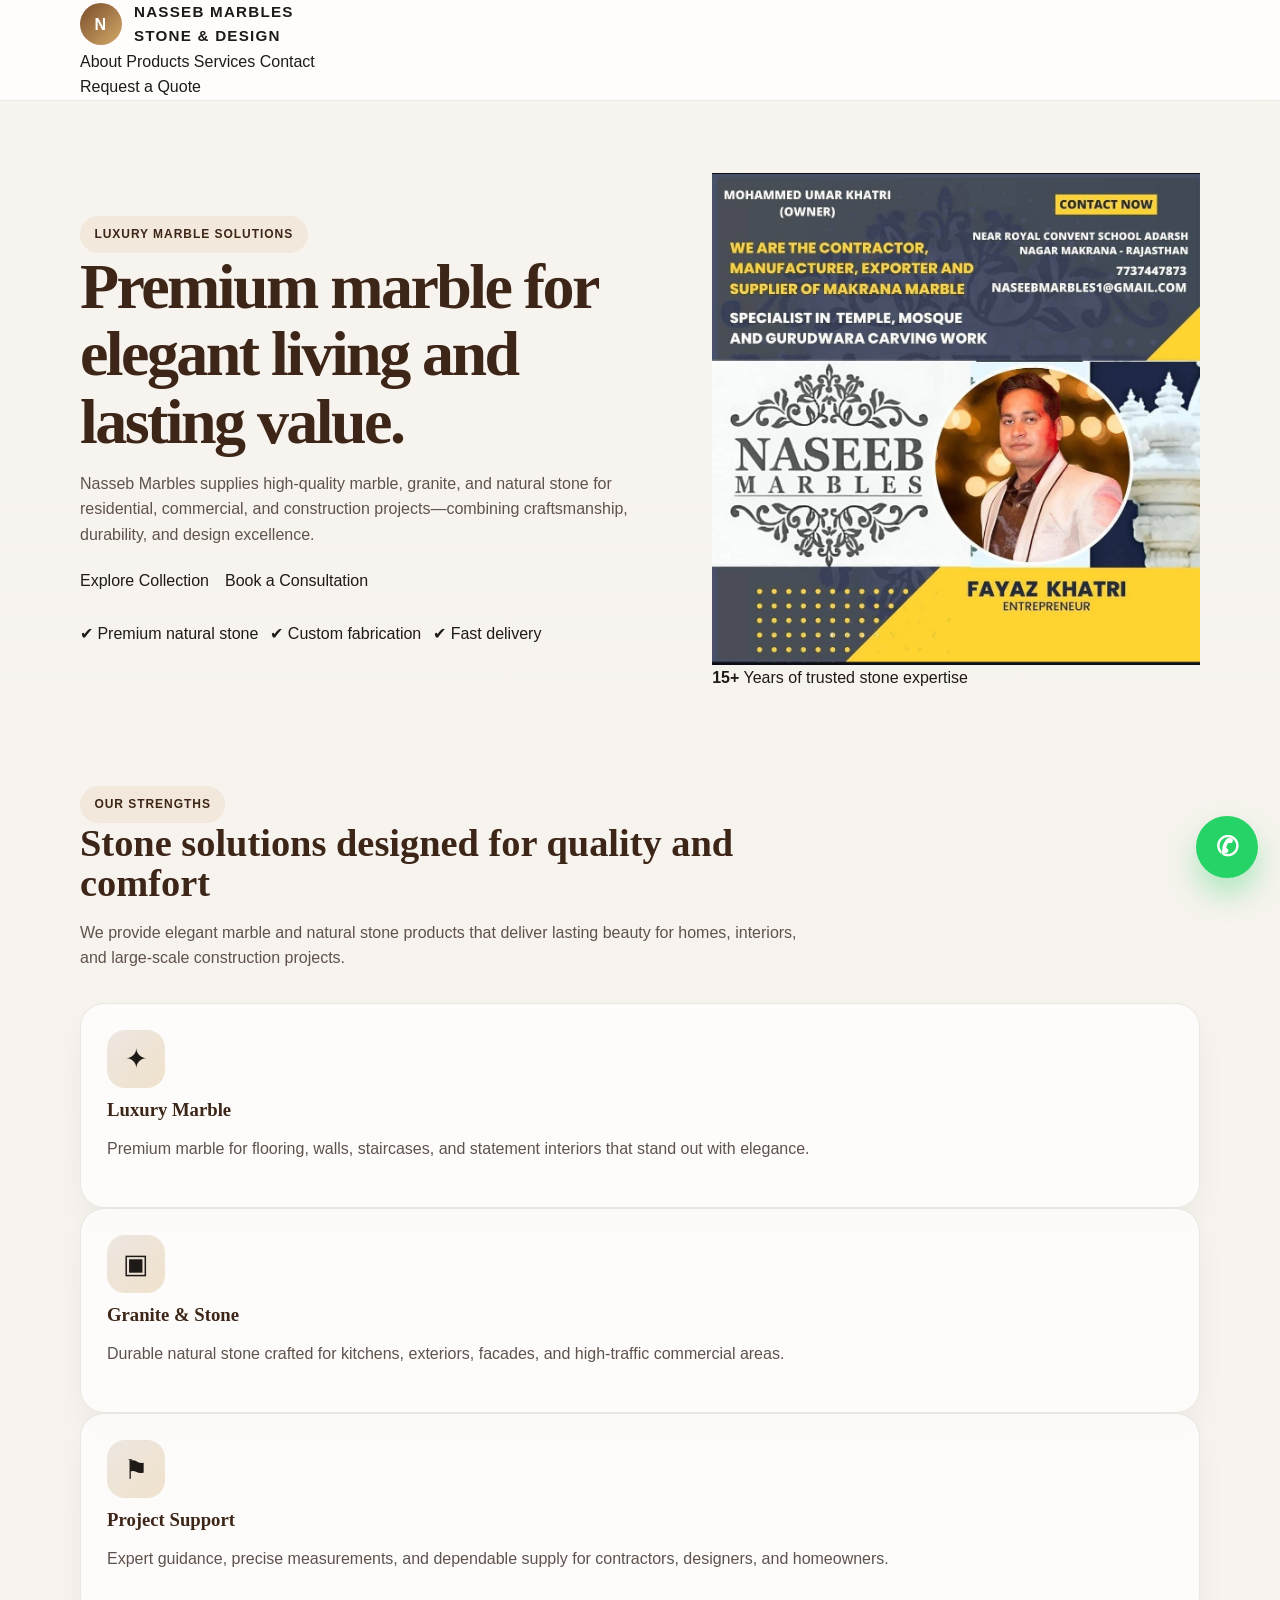
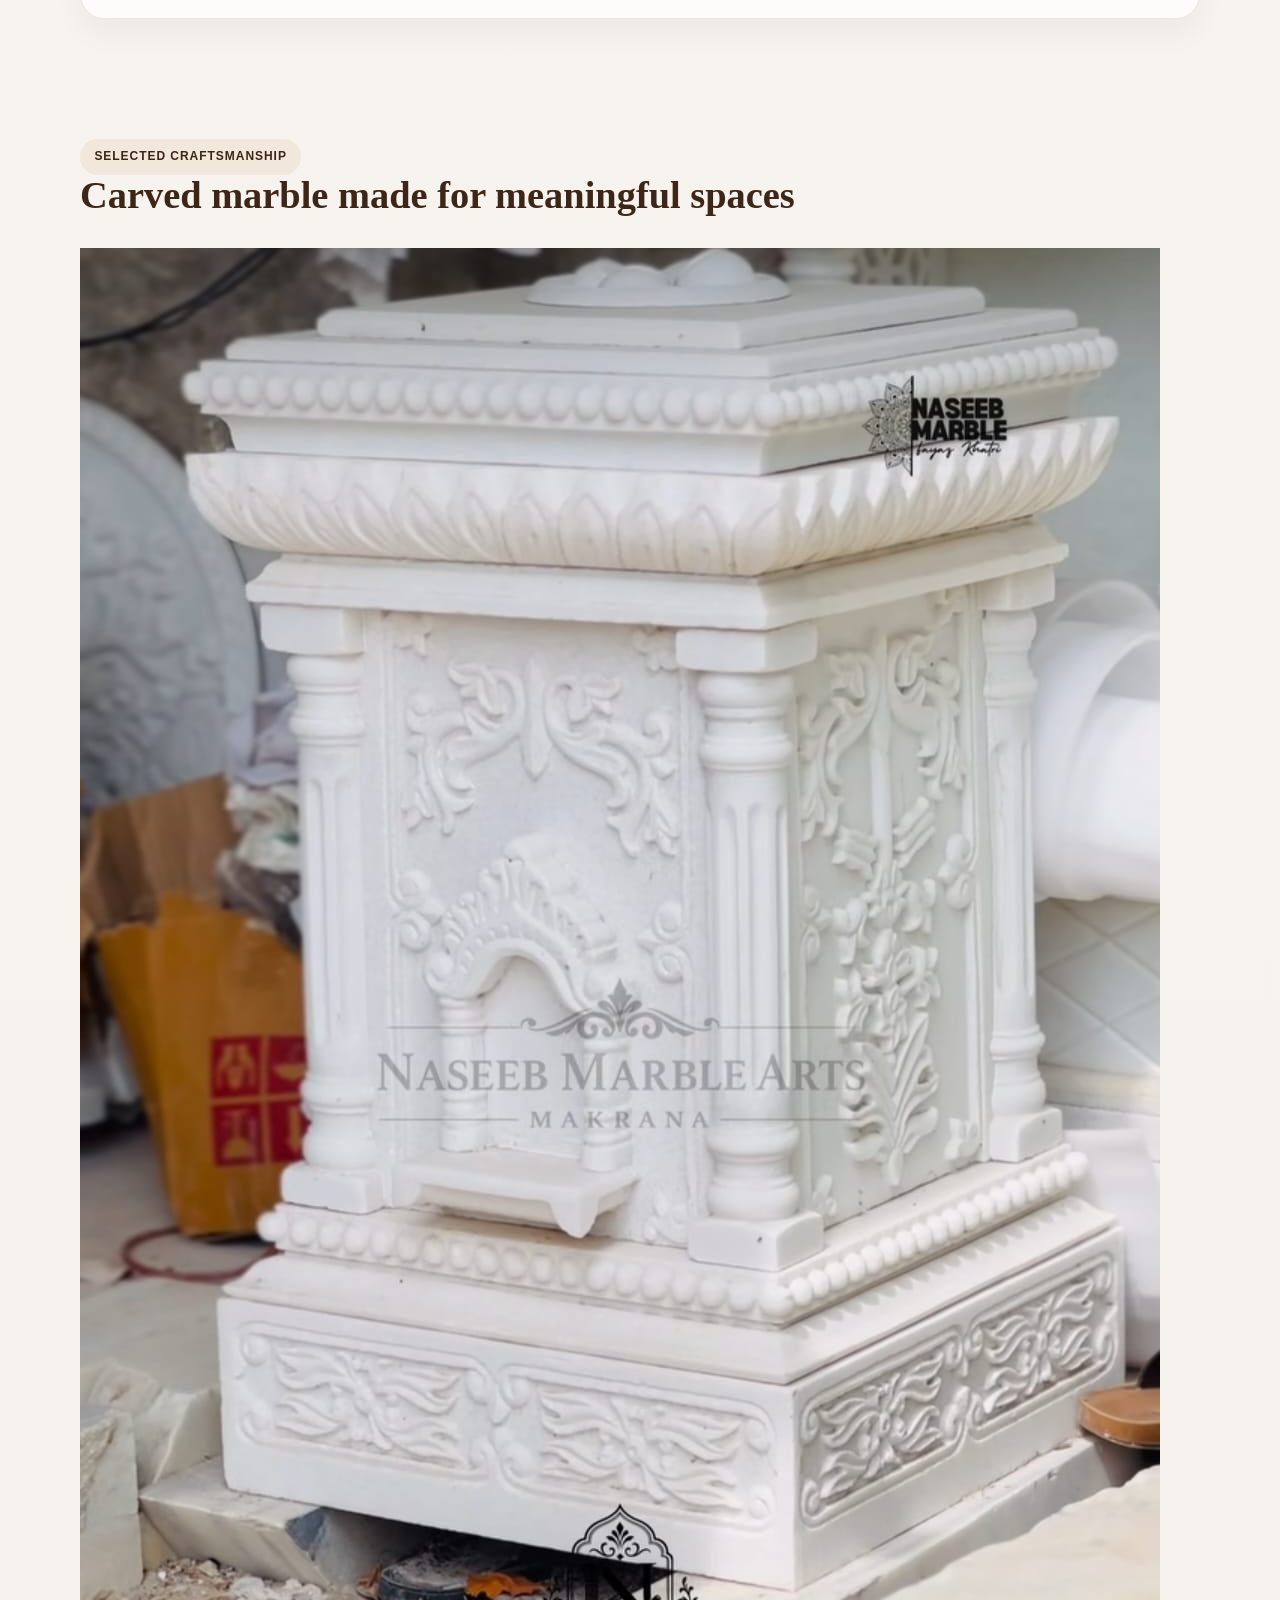
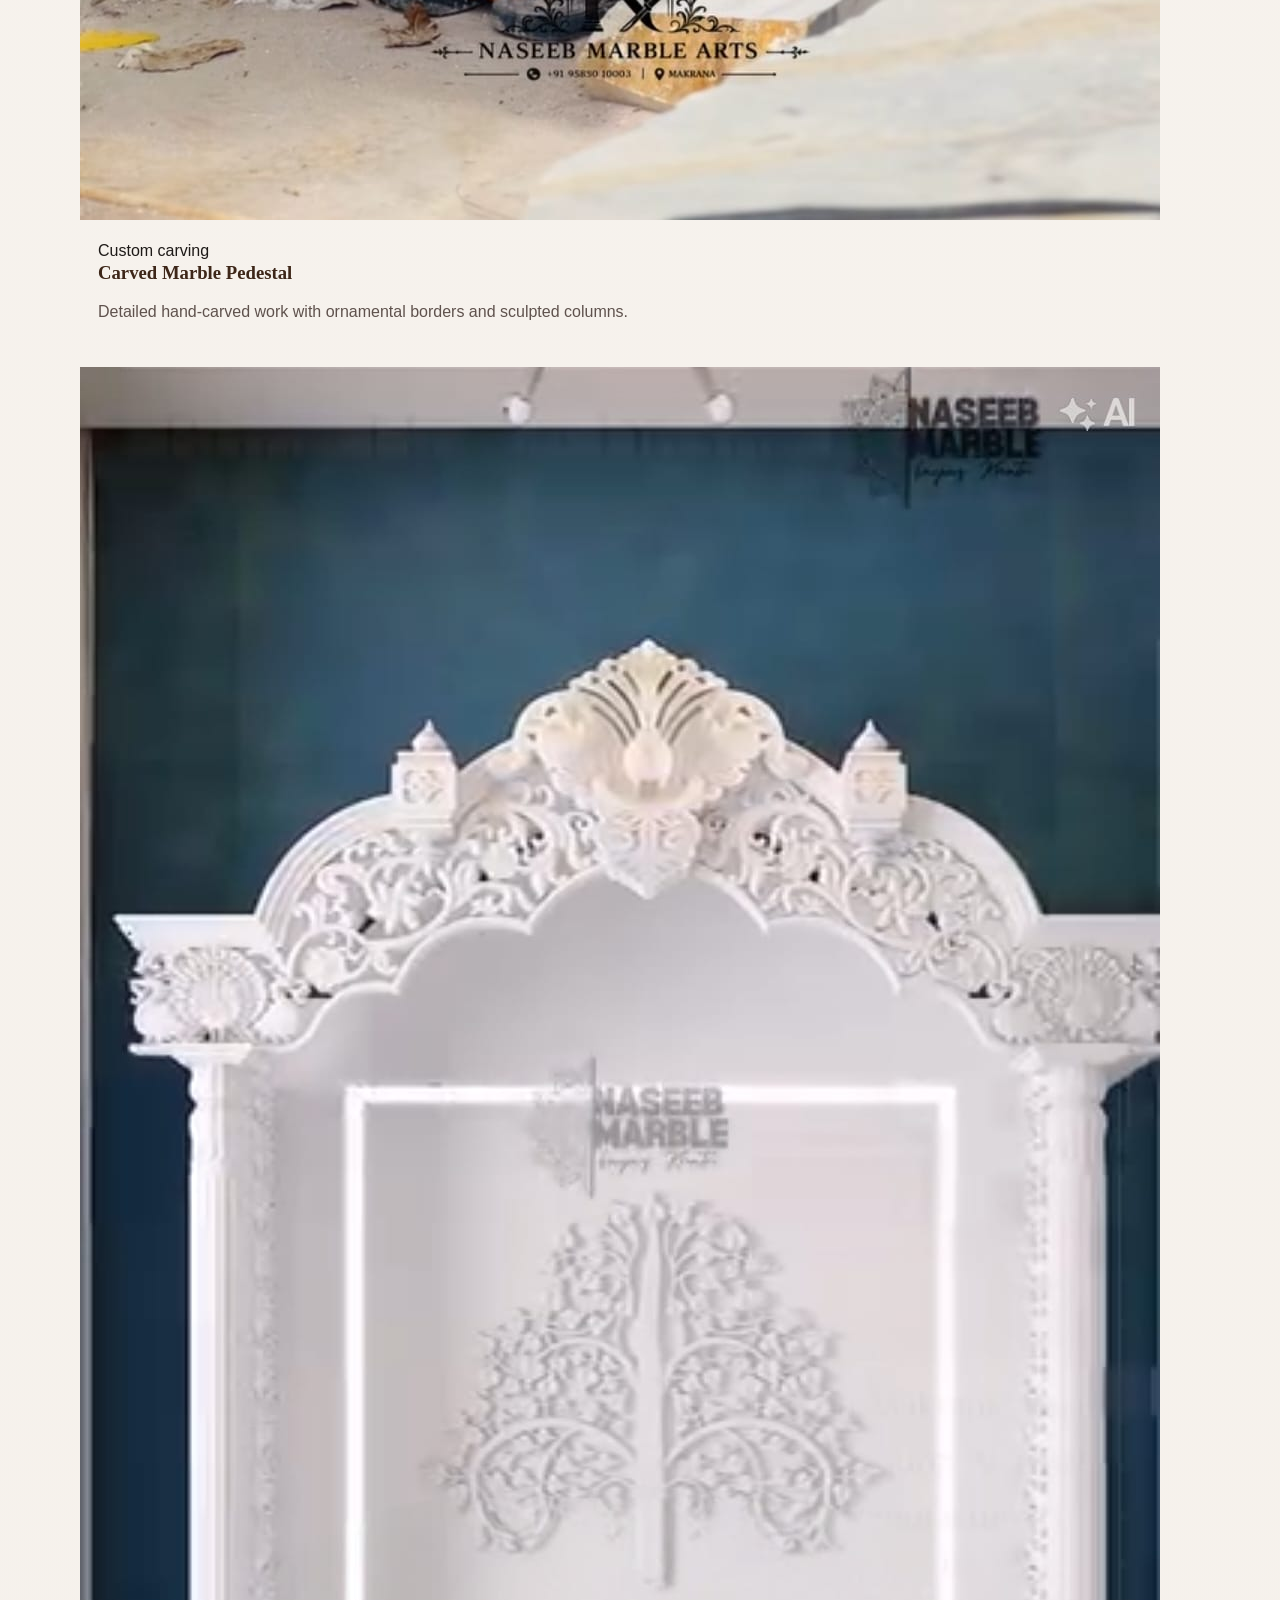
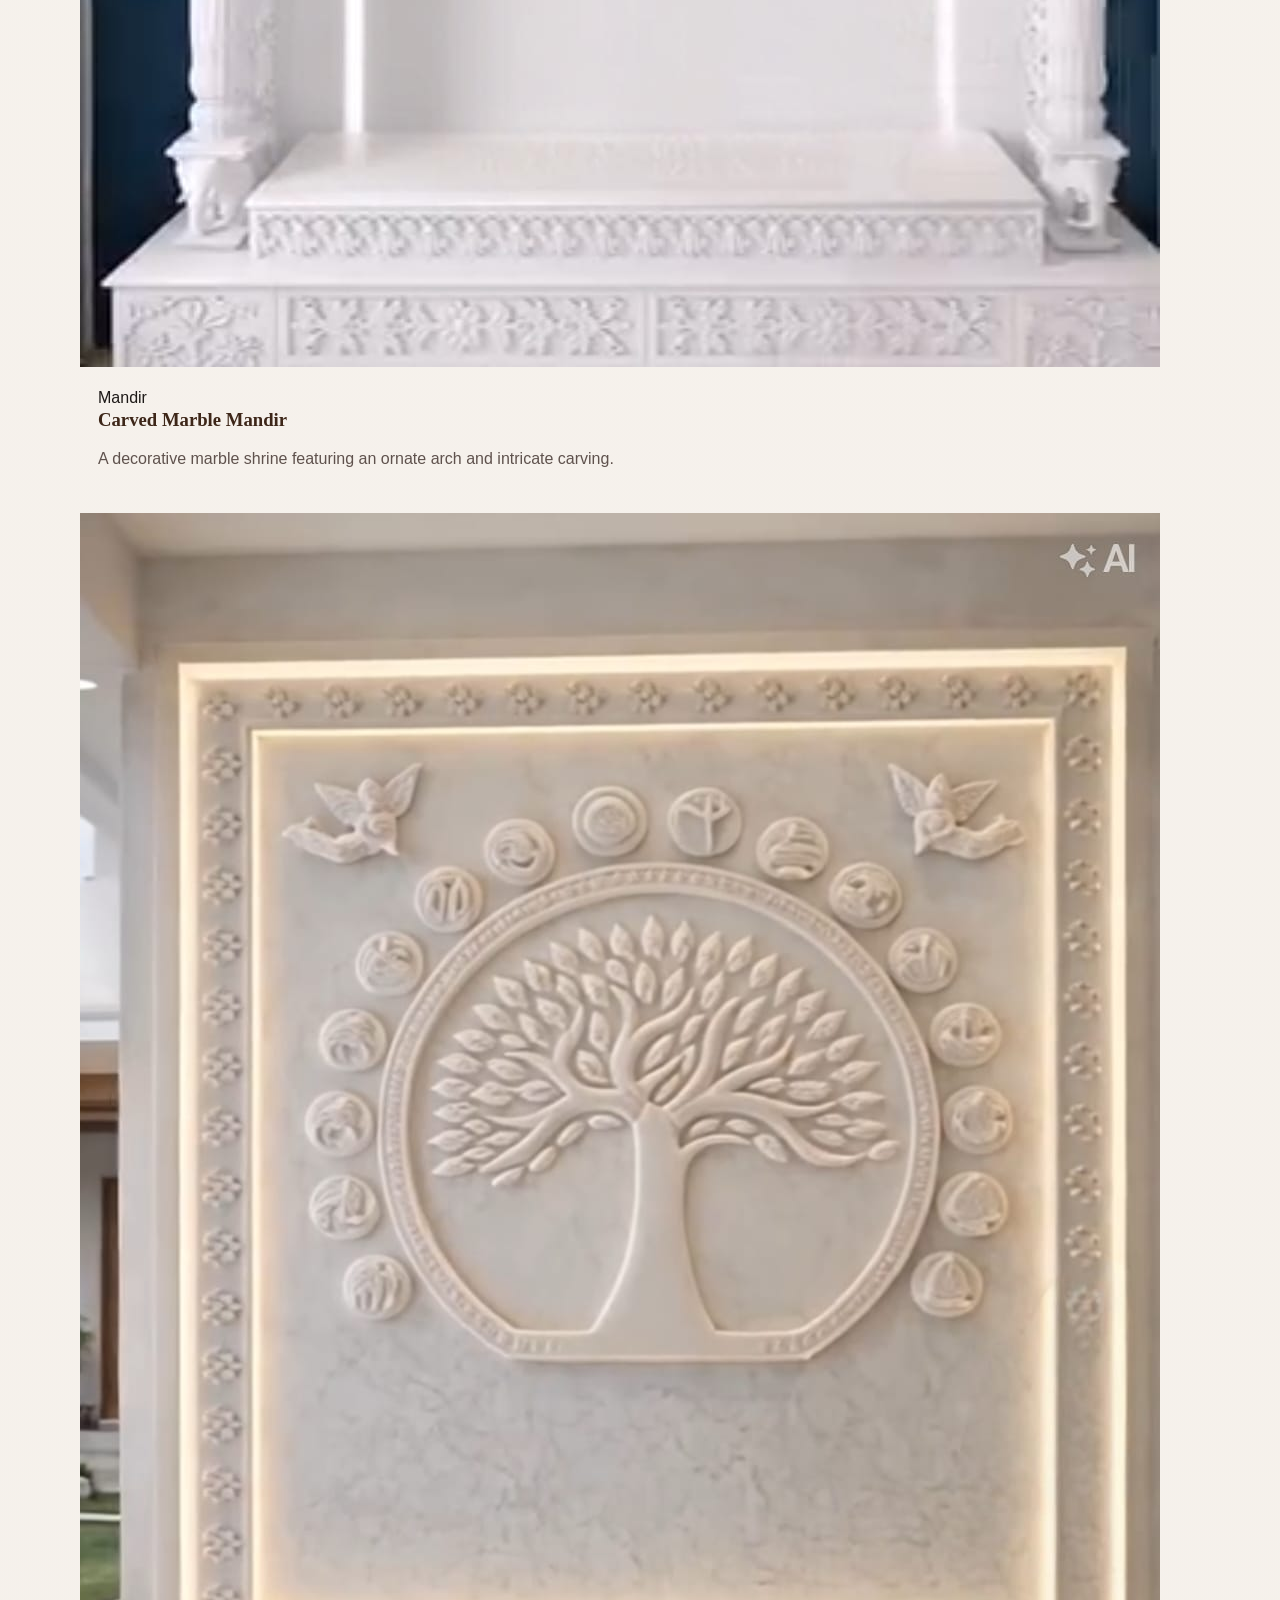
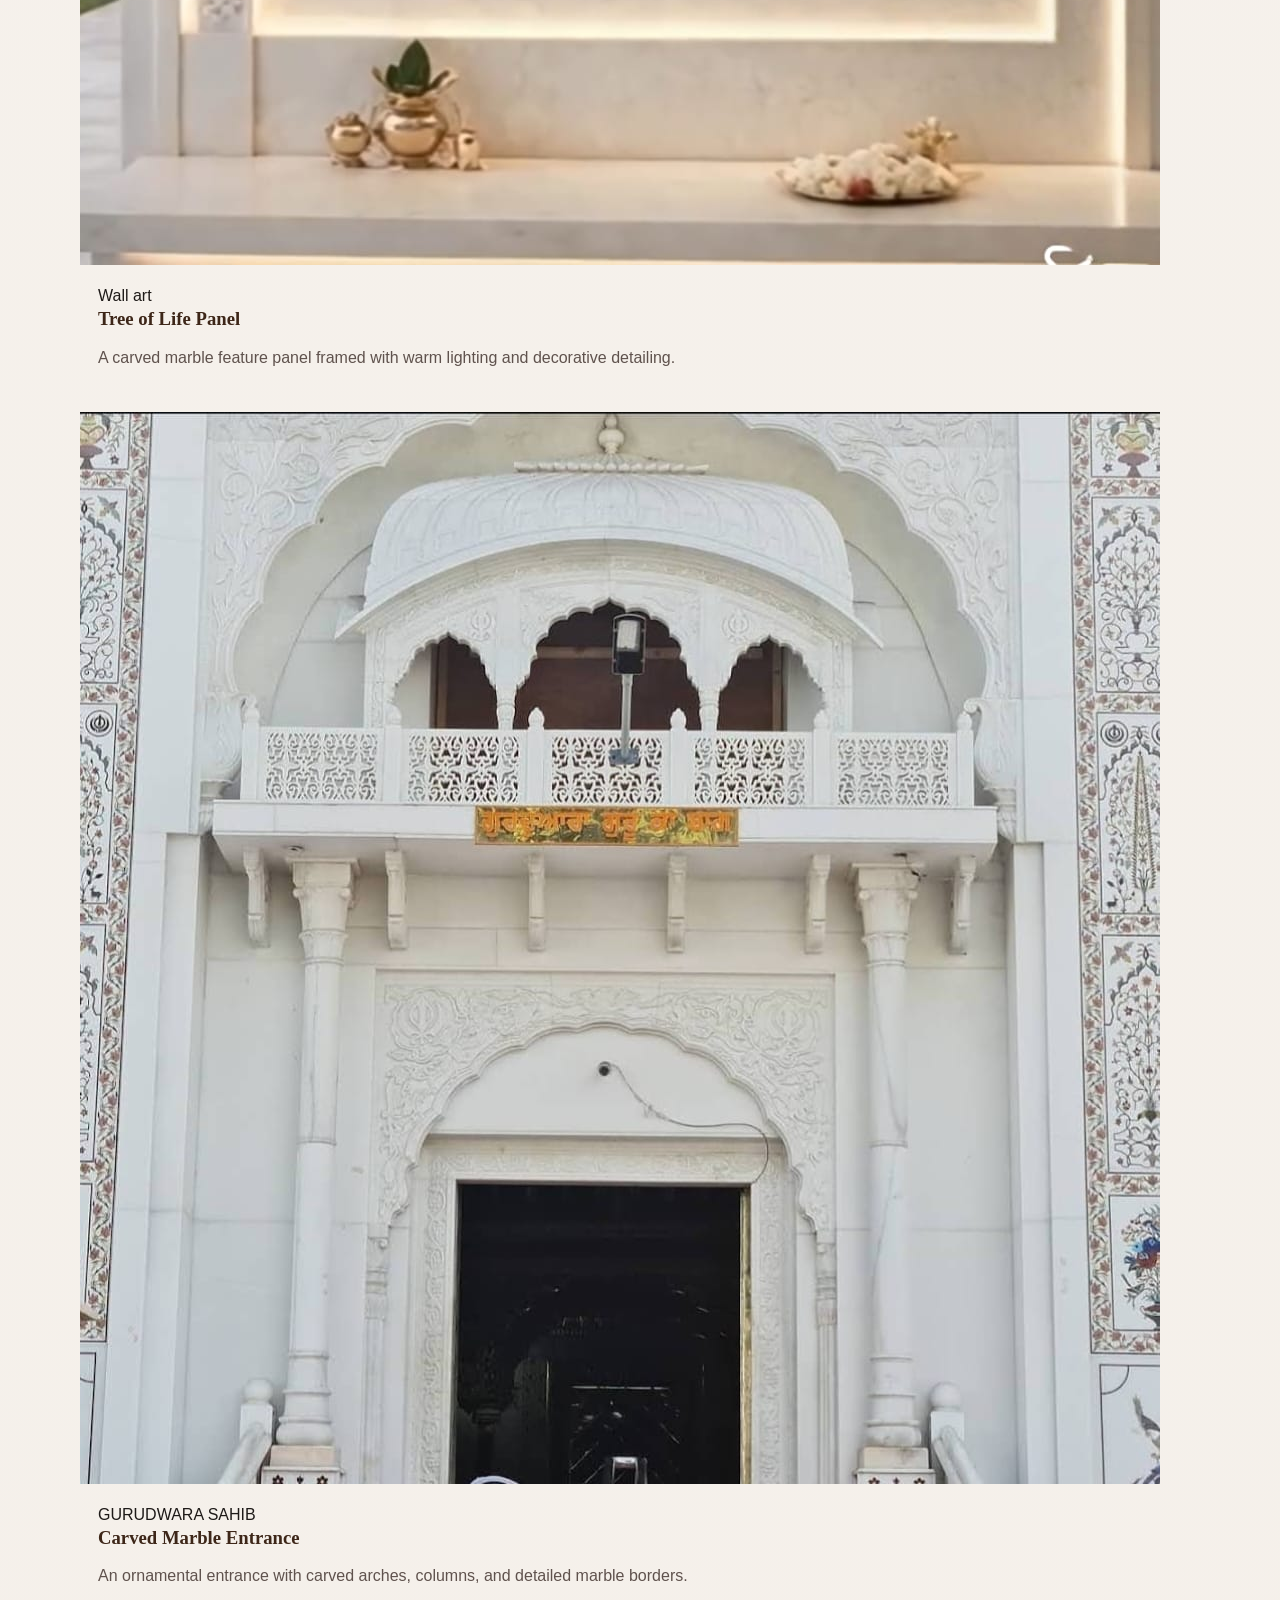
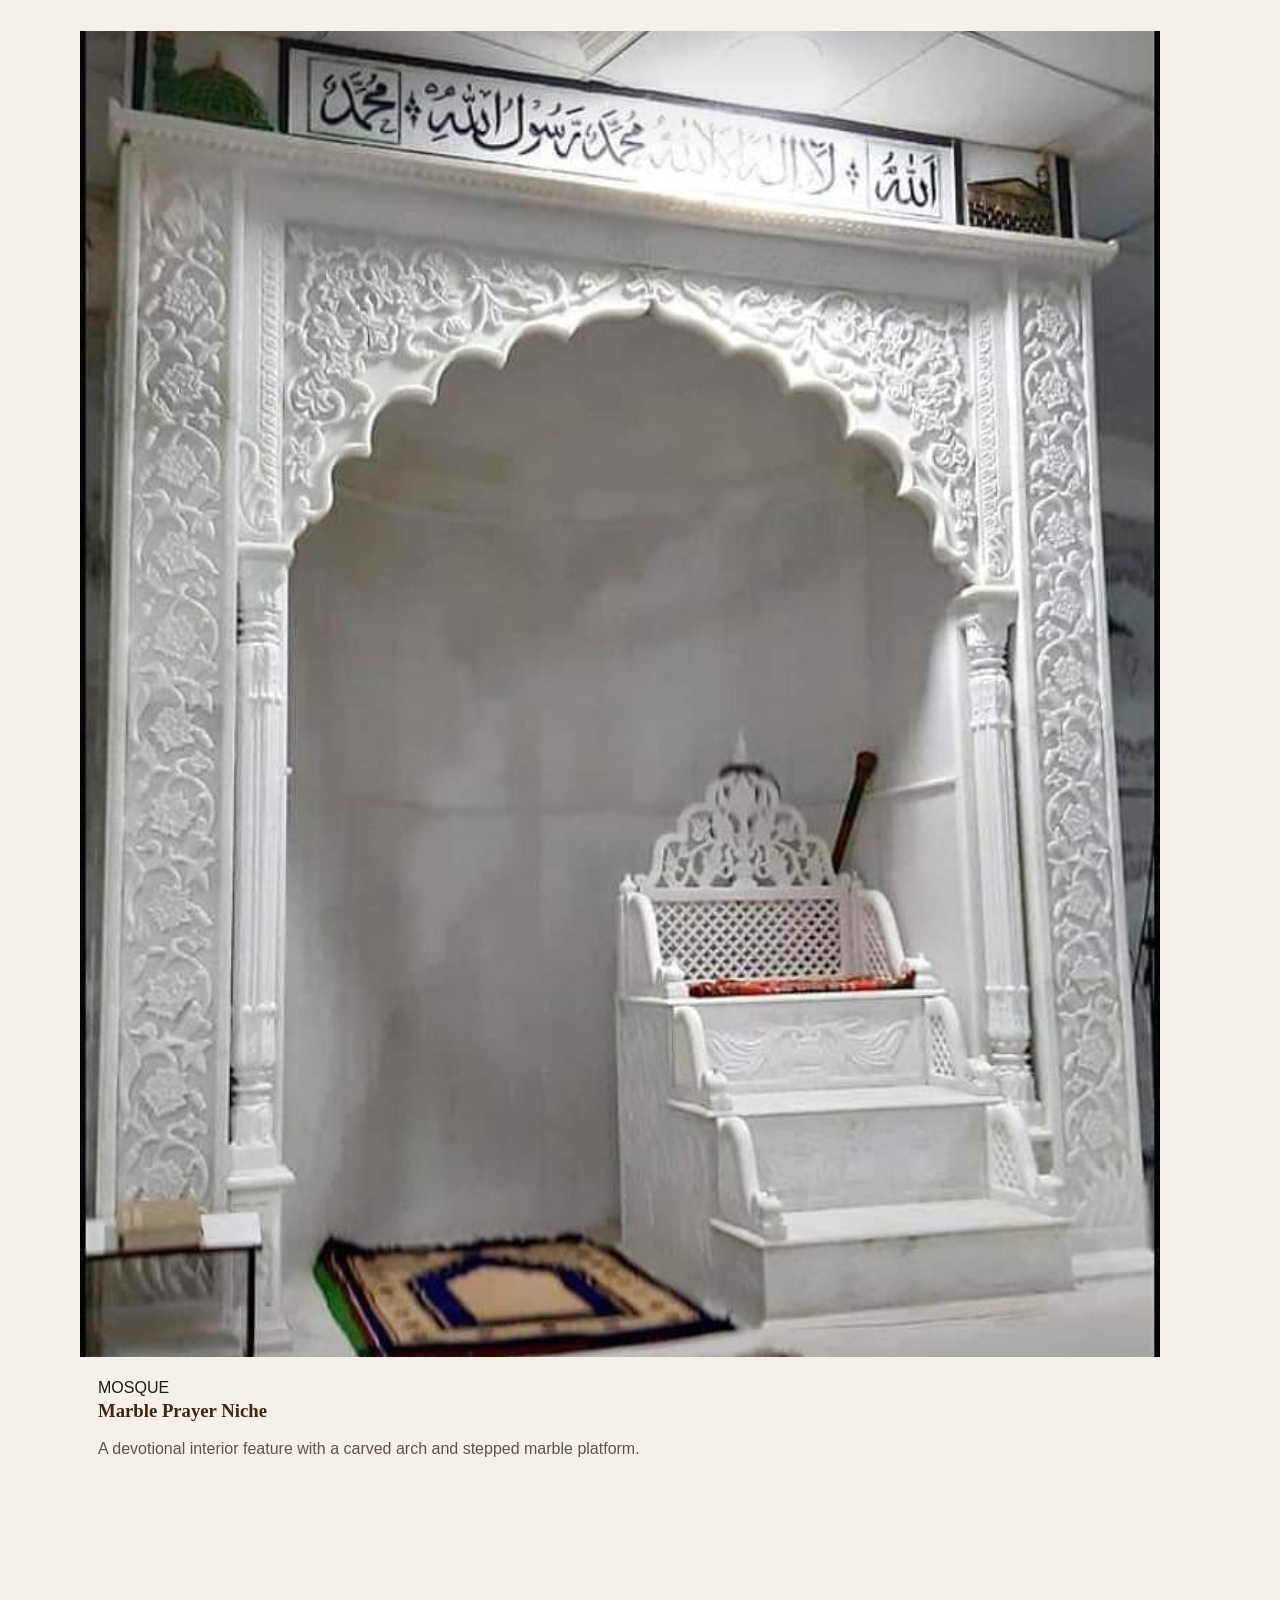
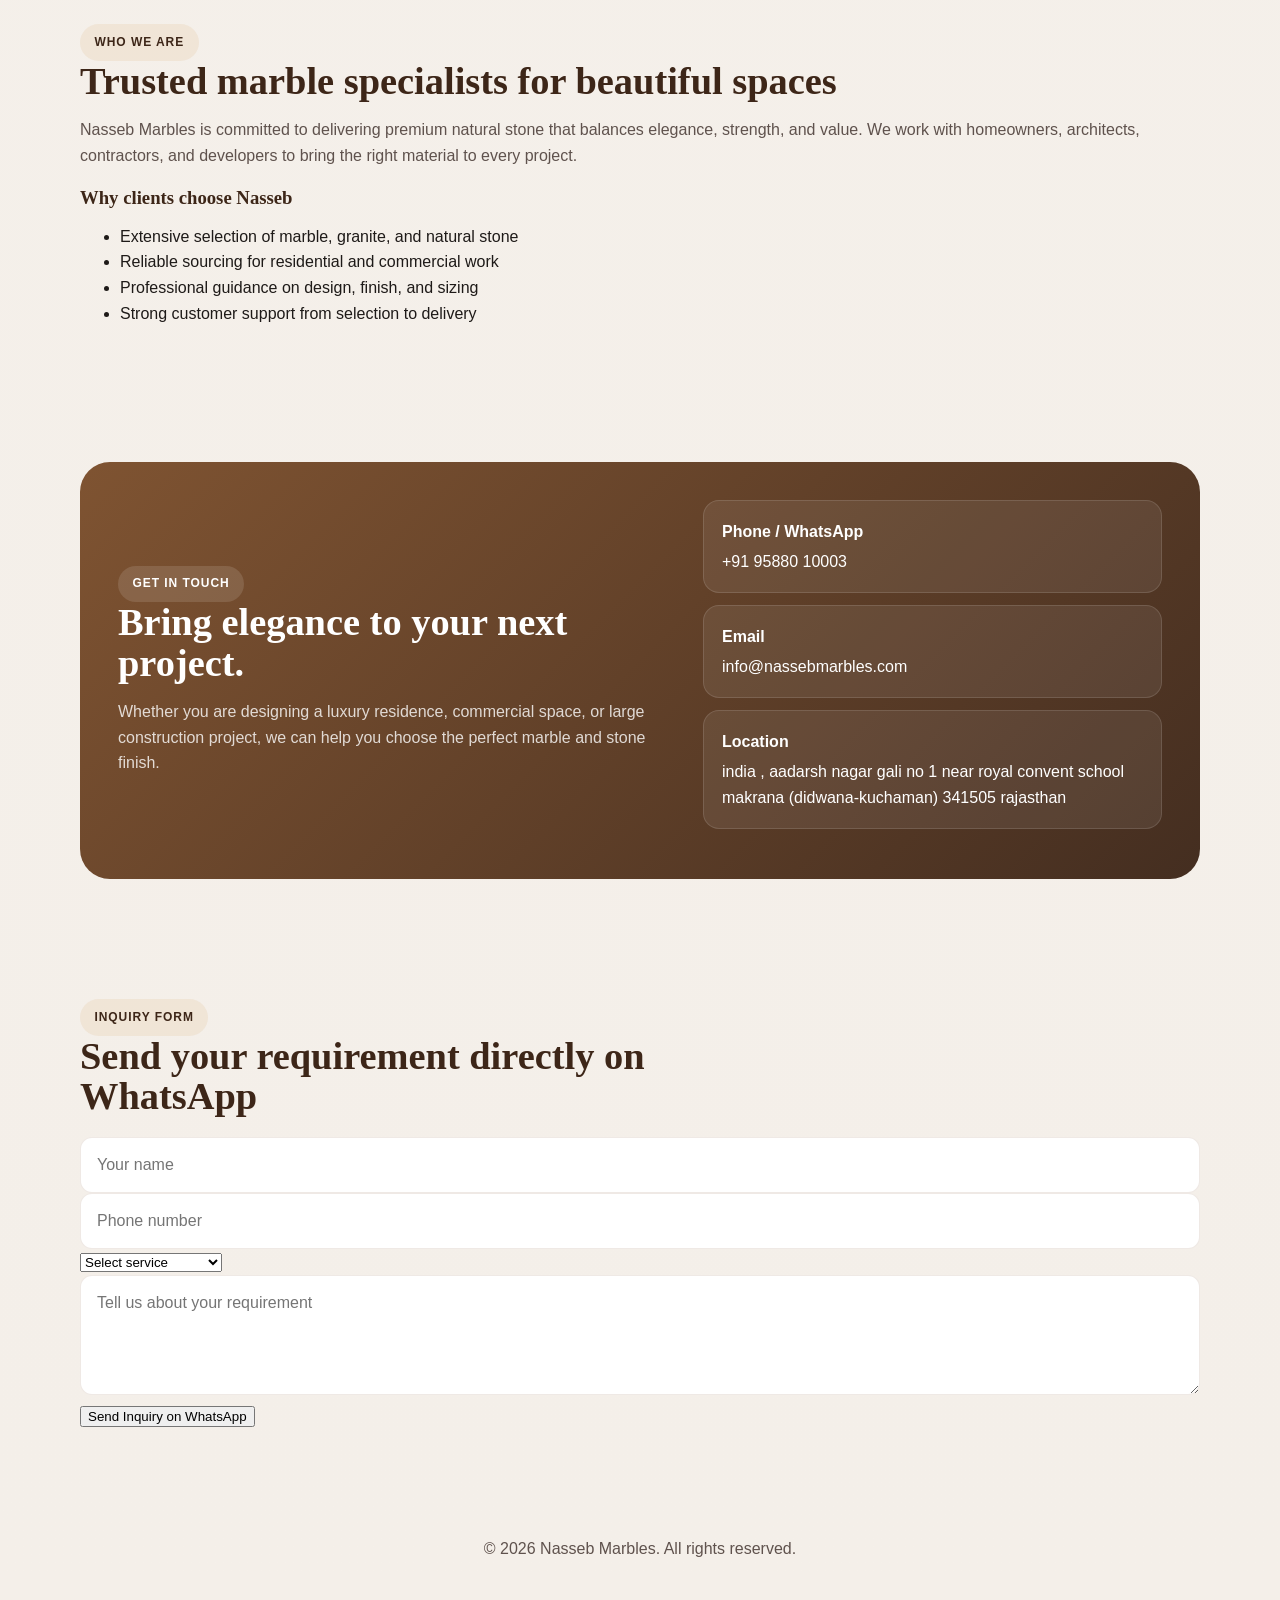
==== index.html @ 108047da "Add files via upload" ====
<!DOCTYPE html>
<html lang="en">
<head>
  <meta charset="UTF-8" />
  <meta name="viewport" content="width=device-width, initial-scale=1.0" />
  <title>Nasseb Marbles</title>
  <meta name="description" content="Nasseb Marbles - premium marble stone and construction materials for homes and projects." />
  <link rel="preconnect" href="https://fonts.googleapis.com">
  <link rel="preconnect" href="https://fonts.gstatic.com" crossorigin>
  <link href="https://fonts.googleapis.com/css2?family=Cormorant+Garamond:wght@500;600;700&family=Inter:wght@400;500;600;700&display=swap" rel="stylesheet">
  <link rel="stylesheet" href="styles.css" />
</head>
<body>
  <header>
    <div class="container nav">
      <div class="brand">
        <div class="brand-mark">N</div>
        <div>
          <span>Nasseb Marbles</span><br>
          <span class="brand-tag">Stone & Design</span>
        </div>
      </div>
      <nav>
        <a href="about.html">About</a>
        <a href="products.html">Products</a>
        <a href="services.html">Services</a>
        <a href="contact.html">Contact</a>
      </nav>
      <a class="cta-btn" href="contact.html">Request a Quote</a>
    </div>
  </header>

  <main>
    <section class="hero">
      <div class="container hero-grid">
        <div>
          <div class="eyebrow">Luxury marble solutions</div>
          <h1>Premium marble for elegant living and lasting value.</h1>
          <p class="lead">
            Nasseb Marbles supplies high-quality marble, granite, and natural stone for residential,
            commercial, and construction projects—combining craftsmanship, durability, and design excellence.
          </p>
          <div class="hero-actions">
            <a class="cta-btn" href="products.html">Explore Collection</a>
            <a class="secondary-btn" href="contact.html">Book a Consultation</a>
          </div>
          <div class="feature-row">
            <div class="feature-pill">✔ Premium natural stone</div>
            <div class="feature-pill">✔ Custom fabrication</div>
            <div class="feature-pill">✔ Fast delivery</div>
          </div>
        </div>

        <div class="hero-visual">
          <div class="photo-card main">
           <img src="intro.jpeg" alt="Marble Hero Banner">
          </div>
          <div class="stats">
            <strong>15+</strong>
            <span>Years of trusted stone expertise</span>
          </div>
        </div>
      </div>
    </section>

    <section class="section" id="services">
      <div class="container">
        <div class="section-head">
          <div class="eyebrow">Our strengths</div>
          <h2>Stone solutions designed for quality and comfort</h2>
          <p>We provide elegant marble and natural stone products that deliver lasting beauty for homes, interiors, and large-scale construction projects.</p>
        </div>

        <div class="cards">
          <div class="card">
            <div class="icon-box">✦</div>
            <h3>Luxury Marble</h3>
            <p>Premium marble for flooring, walls, staircases, and statement interiors that stand out with elegance.</p>
          </div>
          <div class="card">
            <div class="icon-box">▣</div>
            <h3>Granite & Stone</h3>
            <p>Durable natural stone crafted for kitchens, exteriors, facades, and high-traffic commercial areas.</p>
          </div>
          <div class="card">
            <div class="icon-box">⚑</div>
            <h3>Project Support</h3>
            <p>Expert guidance, precise measurements, and dependable supply for contractors, designers, and homeowners.</p>
          </div>
        </div>
      </div>
    </section>

    <section class="section" id="products">
      <div class="container">
        <div class="section-head">
          <div class="eyebrow">Selected craftsmanship</div>
          <h2>Carved marble made for meaningful spaces</h2>
        </div>

        <div class="products">
          <article class="product">
            <img src="tulsi.jpeg" alt="Hand-carved white marble pedestal with floral details" />
            <div class="product-body">
              <span class="product-tag">Custom carving</span>
              <h3>Carved Marble Pedestal</h3>
              <p>Detailed hand-carved work with ornamental borders and sculpted columns.</p>
            </div>
          </article>

          <article class="product">
            <img src="mandir.jpeg" alt="Ornate white marble mandir against a deep teal wall" />
            <div class="product-body">
              <span class="product-tag">Mandir</span>
              <h3>Carved Marble Mandir</h3>
              <p>A decorative marble shrine featuring an ornate arch and intricate carving.</p>
            </div>
          </article>

          <article class="product">
            <img src="wall.jpeg" alt="Illuminated marble wall panel with a carved tree of life" />
            <div class="product-body">
              <span class="product-tag">Wall art</span>
              <h3>Tree of Life Panel</h3>
              <p>A carved marble feature panel framed with warm lighting and decorative detailing.</p>
            </div>
          </article>

          <article class="product">
            <img src="gurudwara.jpeg" alt="White carved marble architectural entrance with an ornate arch" />
            <div class="product-body">
              <span class="product-tag">GURUDWARA SAHIB</span>
              <h3>Carved Marble Entrance</h3>
              <p>An ornamental entrance with carved arches, columns, and detailed marble borders.</p>
            </div>
          </article>

          <article class="product">
            <img src="imagemimber.jpeg" alt="White marble prayer niche with a carved arch and stepped platform" />
            <div class="product-body">
              <span class="product-tag">MOSQUE</span>
              <h3>Marble Prayer Niche</h3>
              <p>A devotional interior feature with a carved arch and stepped marble platform.</p>
            </div>
          </article>
        </div>
      </div>
    </section>

    <section class="section" id="about">
      <div class="container about">
        <div>
          <div class="eyebrow">Who we are</div>
          <h2>Trusted marble specialists for beautiful spaces</h2>
          <p class="lead">Nasseb Marbles is committed to delivering premium natural stone that balances elegance, strength, and value. We work with homeowners, architects, contractors, and developers to bring the right material to every project.</p>
        </div>

        <div class="panel">
          <h3>Why clients choose Nasseb</h3>
          <ul class="about-list">
            <li>Extensive selection of marble, granite, and natural stone</li>
            <li>Reliable sourcing for residential and commercial work</li>
            <li>Professional guidance on design, finish, and sizing</li>
            <li>Strong customer support from selection to delivery</li>
          </ul>
        </div>
      </div>
    </section>

    <section class="section" id="contact">
      <div class="container">
        <div class="contact-wrap">
          <div>
            <div class="eyebrow" style="background: rgba(255,255,255,0.12); color: white;">Get in touch</div>
            <h2>Bring elegance to your next project.</h2>
            <p style="color: rgba(255,255,255,0.8); margin: 0; max-width: 560px;">
              Whether you are designing a luxury residence, commercial space, or large construction project, we can help you choose the perfect marble and stone finish.
            </p>
          </div>

          <div class="contact-info">
            <div class="contact-item">
              <strong>Phone / WhatsApp</strong>
              <a href="https://wa.me/919588010003?text=Hello%20Nasseb%20Marbles%2C%20I%20want%20to%20know%20more%20about%20your%20products." target="_blank" rel="noopener">+91 95880 10003</a>
            </div>
            <div class="contact-item">
              <strong>Email</strong>
              info@nassebmarbles.com
            </div>
            <div class="contact-item">
              <strong>Location</strong>
              india , aadarsh nagar gali no 1 near royal convent school makrana (didwana-kuchaman) 341505 rajasthan
            </div>
          </div>
        </div>
      </div>
    </section>

    <section class="section">
      <div class="container">
        <div class="inquiry-box">
          <div class="section-head" style="margin-bottom: 20px;">
            <div class="eyebrow">Inquiry form</div>
            <h2>Send your requirement directly on WhatsApp</h2>
          </div>

          <form class="inquiry-form" id="whatsappForm">
            <input type="text" id="name" placeholder="Your name" required />
            <input type="tel" id="phone" placeholder="Phone number" required />
            <select id="service" required>
              <option value="">Select service</option>
              <option value="Marble Supply">Marble Supply</option>
              <option value="Granite & Stone">Granite & Stone</option>
              <option value="Custom Fabrication">Custom Fabrication</option>
              <option value="Project Consultation">Project Consultation</option>
            </select>
            <textarea id="message" placeholder="Tell us about your requirement" required></textarea>
            <button type="submit" class="cta-btn">Send Inquiry on WhatsApp</button>
          </form>
        </div>
      </div>
    </section>
  </main>

  <footer>
    <div class="container">
      © 2026 Nasseb Marbles. All rights reserved.
    </div>
  </footer>

  <a class="whatsapp-float" href="https://wa.me/919588010003?text=Hello%20Nasseb%20Marbles%2C%20I%20want%20to%20know%20more%20about%20your%20products." target="_blank" rel="noopener" aria-label="Chat on WhatsApp">✆</a>

  <script>
    const form = document.getElementById('whatsappForm');
    const phoneNumber = '919588010003';

    form.addEventListener('submit', function (event) {
      event.preventDefault();

      const name = document.getElementById('name').value.trim();
      const phone = document.getElementById('phone').value.trim();
      const service = document.getElementById('service').value.trim();
      const message = document.getElementById('message').value.trim();

      if (!name || !phone || !service || !message) {
        alert('Please fill in all fields before sending.');
        return;
      }

      const text = encodeURIComponent(
        `Hello Nasseb Marbles,\n\nName: ${name}\nPhone: ${phone}\nService: ${service}\nRequirement: ${message}`
      );

      window.open(`https://wa.me/${phoneNumber}?text=${text}`, '_blank');
    });
  </script>
</body>
</html>
---- styles.css ----
:root {
  --bg: #f7f3ee;
  --panel: #ffffff;
  --primary: #7a4d2a;
  --primary-dark: #3d2618;
  --accent: #d4aa6a;
  --text: #1e1a18;
  --muted: #5f524d;
  --line: rgba(122, 77, 42, 0.12);
  --shadow: 0 18px 40px rgba(35, 23, 18, 0.08);
}

* {
  box-sizing: border-box;
}

html {
  scroll-behavior: smooth;
}

body {
  margin: 0;
  font-family: 'Segoe UI', Tahoma, Geneva, Verdana, sans-serif;
  background: linear-gradient(180deg, #f7f3ee 0%, #f4efe9 100%);
  color: var(--text);
  line-height: 1.6;
}

img {
  max-width: 100%;
  display: block;
}

a {
  color: inherit;
  text-decoration: none;
}

.container {
  width: min(1120px, calc(100% - 32px));
  margin: 0 auto;
}

header {
  position: sticky;
  top: 0;
  z-index: 50;
  background: rgba(255,255,255,0.83);
  backdrop-filter: blur(10px);
  border-bottom: 1px solid var(--line);
}

.navbar {
  display: flex;
  justify-content: space-between;
  align-items: center;
  min-height: 76px;
  gap: 16px;
}

.brand {
  display: flex;
  align-items: center;
  gap: 12px;
  font-weight: 800;
  letter-spacing: 0.08em;
  text-transform: uppercase;
  font-size: 0.95rem;
}

.brand-mark {
  width: 42px;
  height: 42px;
  border-radius: 50%;
  display: grid;
  place-items: center;
  background: linear-gradient(135deg, var(--primary), var(--accent));
  color: white;
  font-size: 1rem;
}

.brand small {
  display: block;
  font-size: 0.62rem;
  letter-spacing: 0.14em;
  color: var(--muted);
  font-weight: 600;
}

.nav-links {
  display: flex;
  align-items: center;
  gap: 28px;
  color: var(--muted);
  font-weight: 600;
}

.nav-links a:hover,
.nav-links a.active {
  color: var(--primary);
}

.btn {
  display: inline-flex;
  align-items: center;
  justify-content: center;
  border-radius: 999px;
  padding: 0.9rem 1.4rem;
  font-weight: 700;
  transition: 0.2s ease;
}

.btn-primary {
  background: var(--primary);
  color: white;
  box-shadow: 0 12px 24px rgba(122, 77, 42, 0.18);
}

.btn-primary:hover {
  background: var(--primary-dark);
}

.btn-secondary {
  background: rgba(255,255,255,0.5);
  border: 1px solid var(--line);
  color: var(--primary-dark);
}

.hero {
  padding: 72px 0 56px;
}

.hero-grid {
  display: grid;
  grid-template-columns: 1.1fr 0.9fr;
  gap: 36px;
  align-items: center;
}

.eyebrow {
  display: inline-block;
  background: rgba(212,170,106,0.15);
  color: var(--primary-dark);
  border-radius: 999px;
  padding: 0.55rem 0.9rem;
  font-size: 0.75rem;
  font-weight: 700;
  letter-spacing: 0.08em;
  text-transform: uppercase;
}

h1, h2, h3 {
  margin: 0 0 16px;
  line-height: 1.05;
  color: var(--primary-dark);
  font-family: Georgia, 'Times New Roman', serif;
}

h1 {
  font-size: clamp(2.8rem, 5vw, 5rem);
  letter-spacing: -0.04em;
}

h2 {
  font-size: clamp(2.2rem, 3vw, 3.2rem);
}

p {
  color: var(--muted);
  margin: 0 0 20px;
}

.hero-actions {
  display: flex;
  flex-wrap: wrap;
  gap: 16px;
  margin: 18px 0 28px;
}

.feature-row {
  display: flex;
  flex-wrap: wrap;
  gap: 12px;
}

.feature-tag {
  background: rgba(255,255,255,0.7);
  border: 1px solid var(--line);
  border-radius: 999px;
  padding: 0.7rem 1rem;
  font-weight: 600;
  color: var(--muted);
}

.image-stack {
  position: relative;
  min-height: 520px;
}

.image-card {
  position: absolute;
  border-radius: 28px;
  overflow: hidden;
  box-shadow: var(--shadow);
}

.image-card.main {
  inset: 0 0 0 10%;
}

.image-card.main img {
  width: 100%;
  height: 100%;
  object-fit: cover;
}

.image-card.small {
  width: 220px;
  height: 175px;
  left: 0;
  bottom: 18px;
  border: 8px solid rgba(255,255,255,0.8);
}

.info-badge {
  position: absolute;
  right: 20px;
  top: 24px;
  background: rgba(255,255,255,0.88);
  border-radius: 18px;
  padding: 18px 20px;
  box-shadow: var(--shadow);
  width: 180px;
}

.info-badge strong {
  display: block;
  font-size: 2rem;
  color: var(--primary-dark);
  margin-bottom: 4px;
}

.section {
  padding: 40px 0 80px;
}

.section-head {
  max-width: 740px;
  margin-bottom: 32px;
}

.card-grid, .product-grid, .service-grid, .stats-grid {
  display: grid;
  grid-template-columns: repeat(3, minmax(0, 1fr));
  gap: 24px;
}

.card, .product-item, .service-item, .stat-box, .info-panel, .contact-panel {
  background: rgba(255,255,255,0.72);
  border: 1px solid var(--line);
  border-radius: 24px;
  box-shadow: 0 16px 30px rgba(35, 23, 18, 0.04);
}

.card, .service-item, .contact-panel, .info-panel {
  padding: 26px;
}

.icon-box {
  width: 58px;
  height: 58px;
  border-radius: 18px;
  display: grid;
  place-items: center;
  font-size: 1.7rem;
  margin-bottom: 12px;
  background: linear-gradient(135deg, rgba(122,77,42,0.12), rgba(212,170,106,0.32));
}

.product-item {
  overflow: hidden;
}

.product-item img {
  width: 100%;
  height: 260px;
  object-fit: cover;
}

.product-body {
  padding: 18px 18px 22px;
}

.tag {
  display: inline-block;
  background: rgba(212,170,106,0.18);
  color: var(--primary-dark);
  padding: 0.45rem 0.7rem;
  border-radius: 999px;
  font-size: 0.72rem;
  font-weight: 700;
  letter-spacing: 0.08em;
  text-transform: uppercase;
  margin-bottom: 10px;
}

.about-grid,
.contact-grid {
  display: grid;
  grid-template-columns: 1.1fr 0.9fr;
  gap: 28px;
  align-items: center;
}

.list {
  list-style: none;
  padding: 0;
  margin: 0;
  display: grid;
  gap: 14px;
}

.list li::before {
  content: "✓";
  color: var(--primary);
  font-weight: 700;
  margin-right: 10px;
}

.contact-wrap {
  background: linear-gradient(135deg, rgba(122,77,42,0.96), rgba(61,38,24,0.96));
  color: white;
  border-radius: 30px;
  padding: 38px;
  display: grid;
  grid-template-columns: 1.1fr 0.9fr;
  gap: 24px;
  align-items: center;
}

.contact-wrap h2,
.contact-wrap h3,
.contact-wrap p,
.contact-wrap strong,
.contact-wrap a {
  color: white;
}

.contact-item {
  background: rgba(255,255,255,0.08);
  border: 1px solid rgba(255,255,255,0.12);
  border-radius: 16px;
  padding: 18px;
  margin-bottom: 12px;
}

.contact-item strong {
  display: block;
  margin-bottom: 4px;
}

.form-grid {
  display: grid;
  gap: 12px;
}

input, textarea {
  width: 100%;
  border: 1px solid var(--line);
  border-radius: 12px;
  padding: 0.9rem 1rem;
  font: inherit;
  background: white;
  color: var(--text);
}

textarea {
  min-height: 120px;
  resize: vertical;
}

.page-banner {
  padding: 62px 0 30px;
  background: linear-gradient(180deg, rgba(255,255,255,0.45), rgba(255,255,255,0));
}

.page-banner h1 {
  margin-bottom: 0;
}

.page-banner p {
  margin-top: 10px;
}

.whatsapp-float {
  position: fixed;
  right: 22px;
  bottom: 22px;
  z-index: 100;
  background: #25d366;
  color: white;
  width: 62px;
  height: 62px;
  border-radius: 50%;
  display: grid;
  place-items: center;
  font-size: 1.7rem;
  font-weight: 700;
  box-shadow: 0 16px 30px rgba(37, 211, 102, 0.35);
}

.whatsapp-float:hover {
  transform: translateY(-2px);
}

footer {
  padding: 28px 0 40px;
  text-align: center;
  color: var(--muted);
}

@media (max-width: 900px) {
  .nav-links {
    display: none;
  }

  .card-grid,
  .product-grid,
  .service-grid,
  .stats-grid,
  .about-grid,
  .contact-grid,
  .contact-wrap,
  .hero-grid {
    grid-template-columns: 1fr;
  }

  .image-stack {
    min-height: 390px;
  }
}
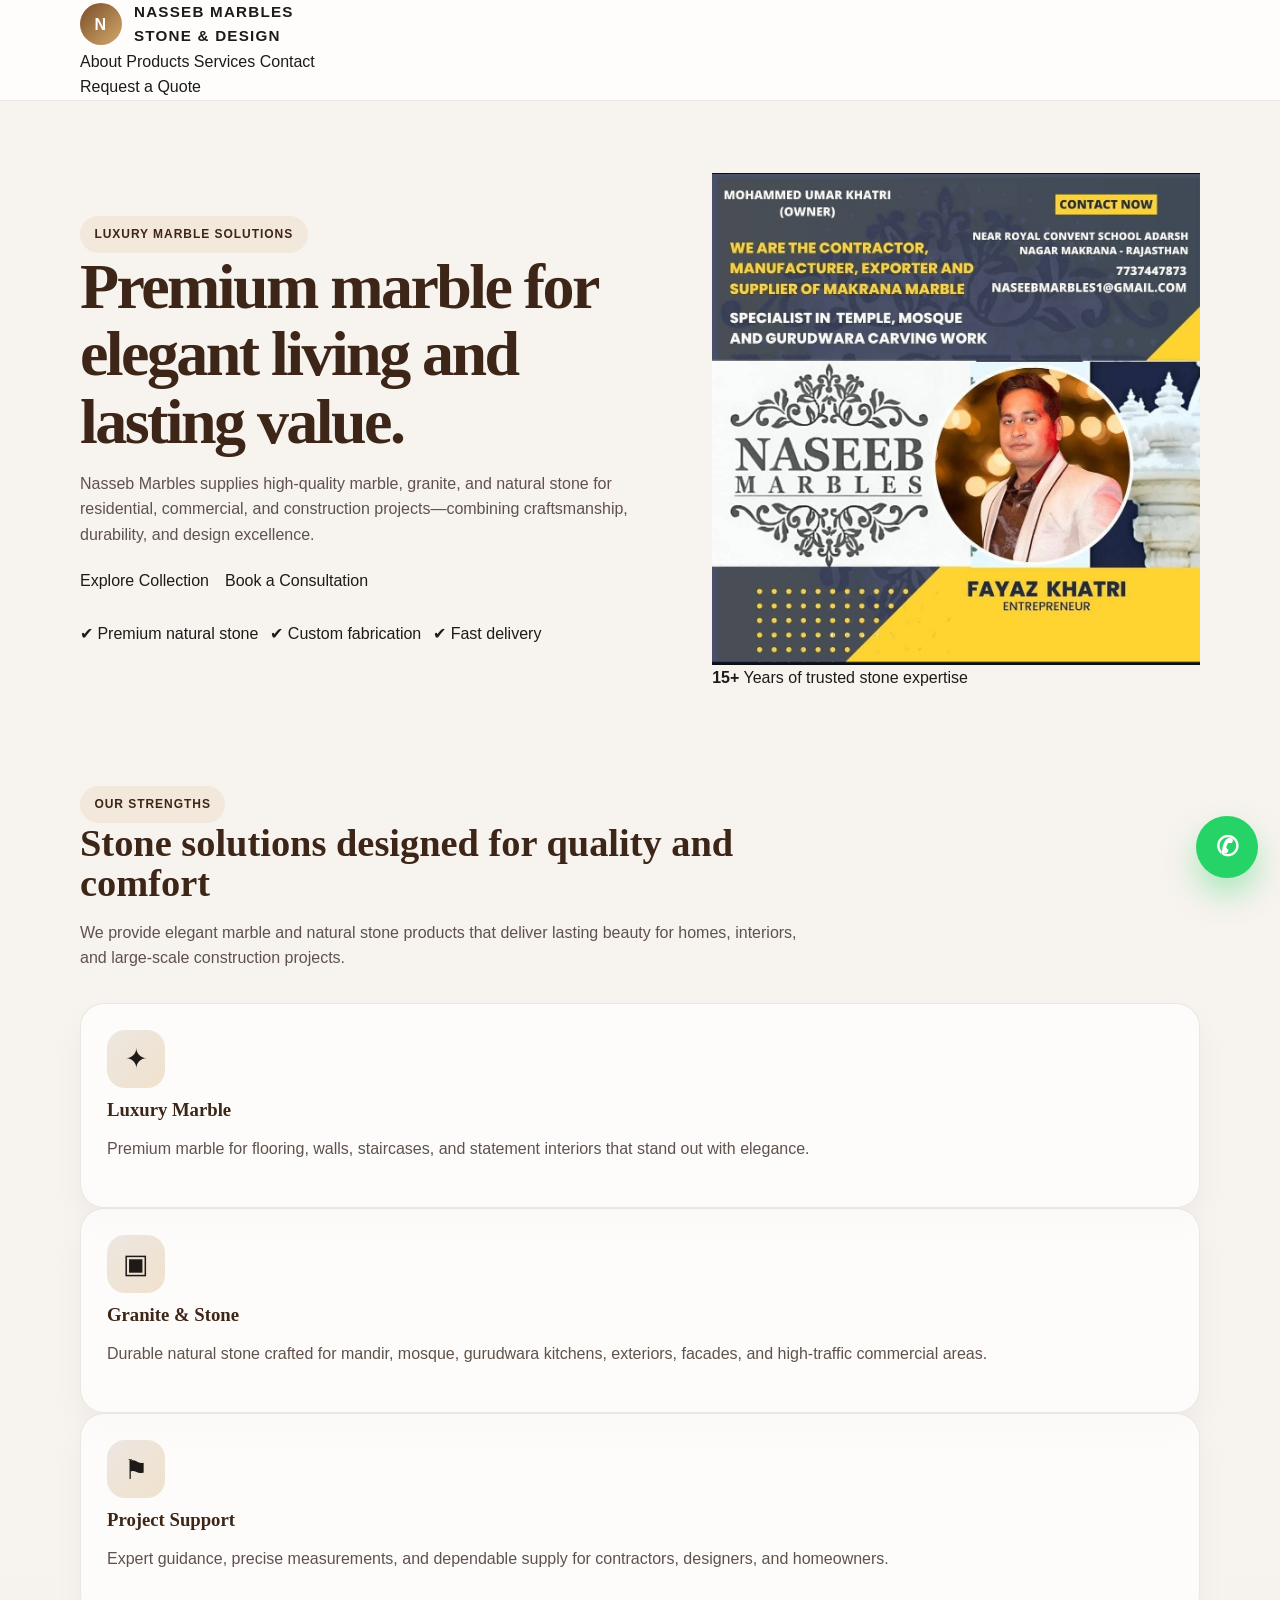
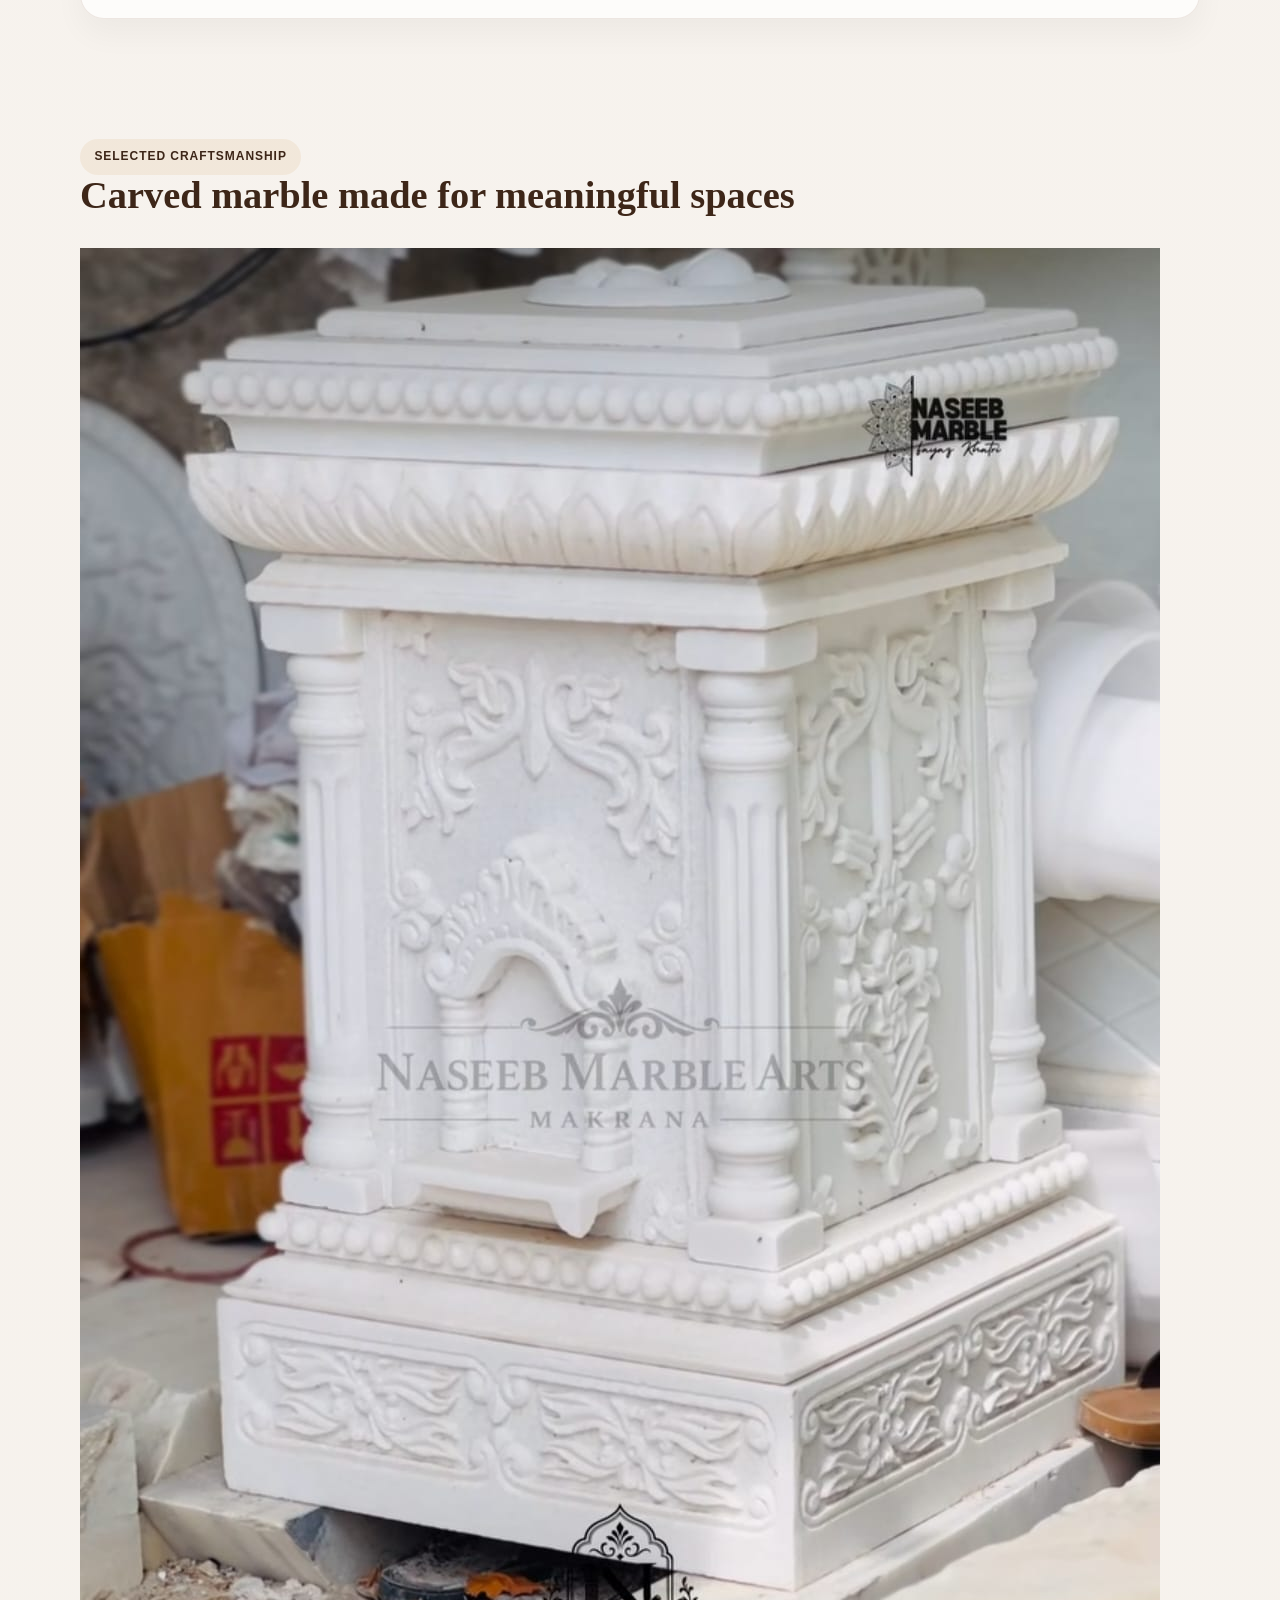
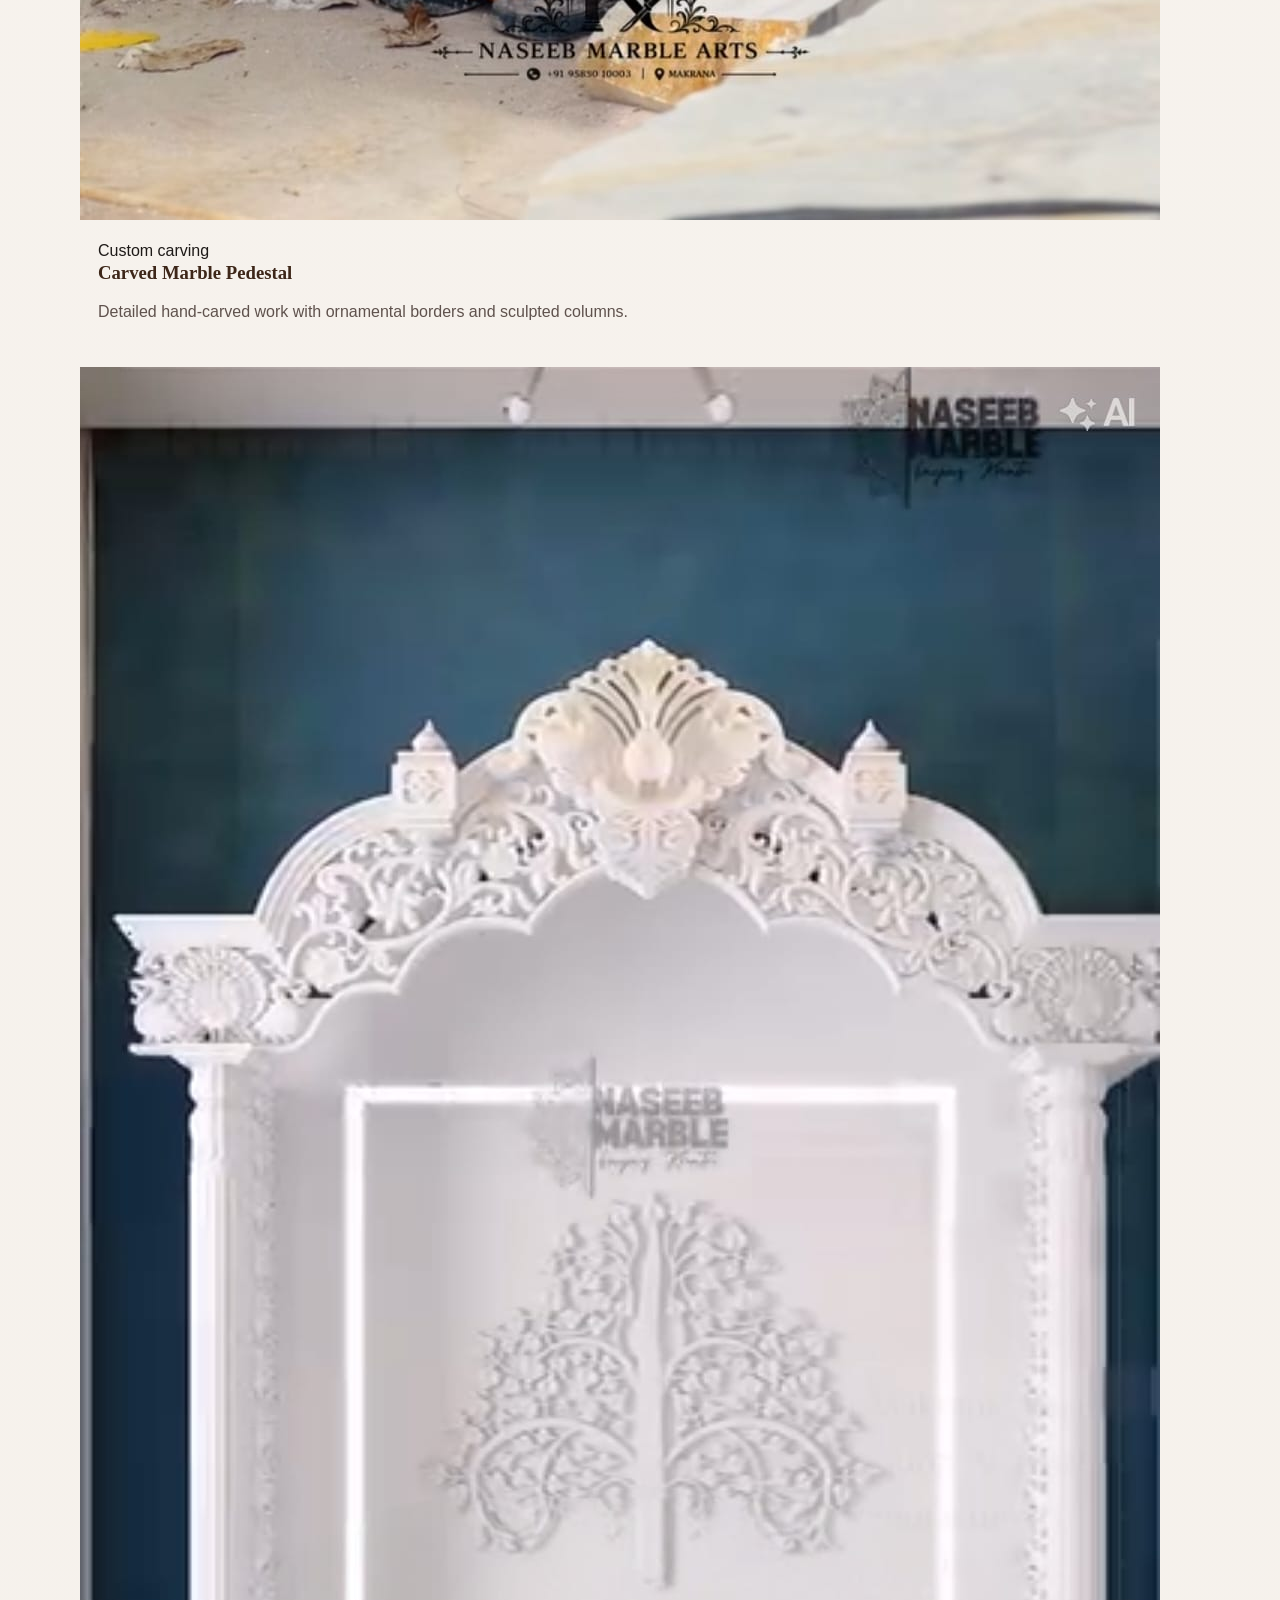
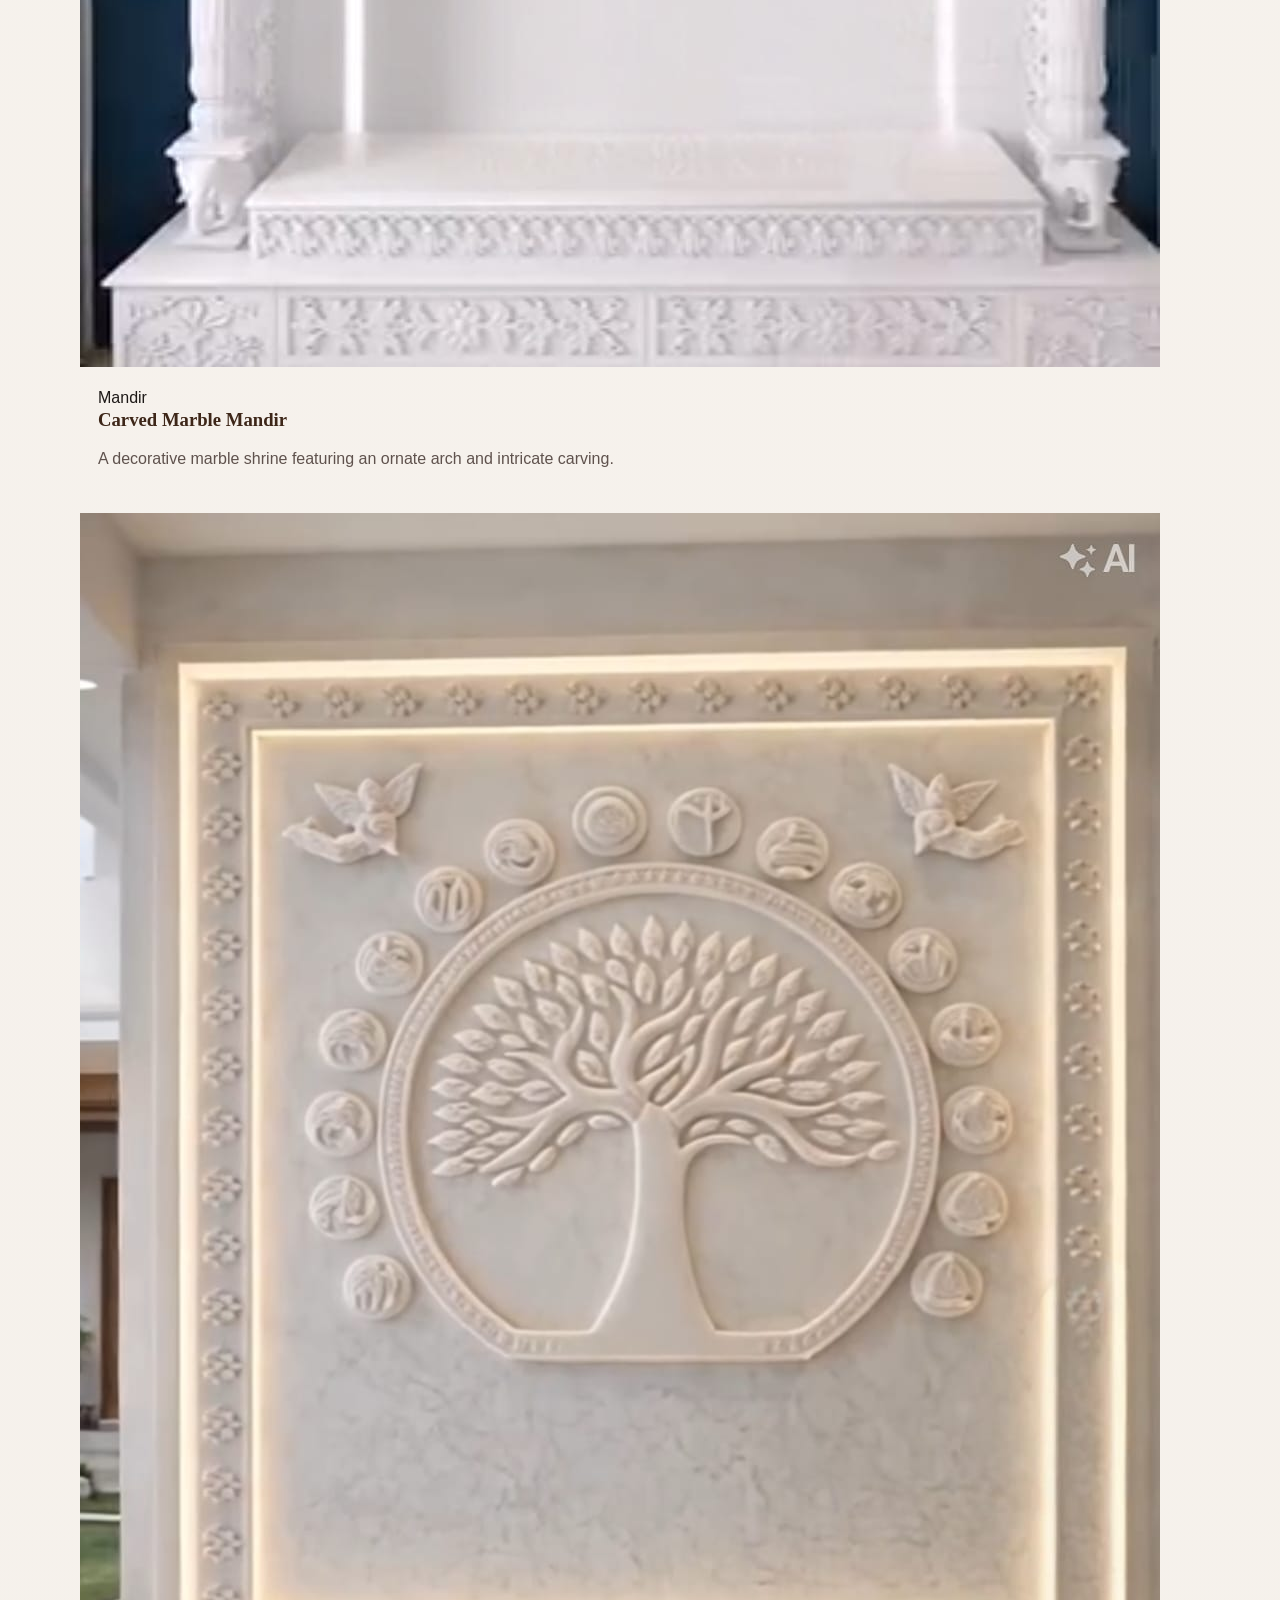
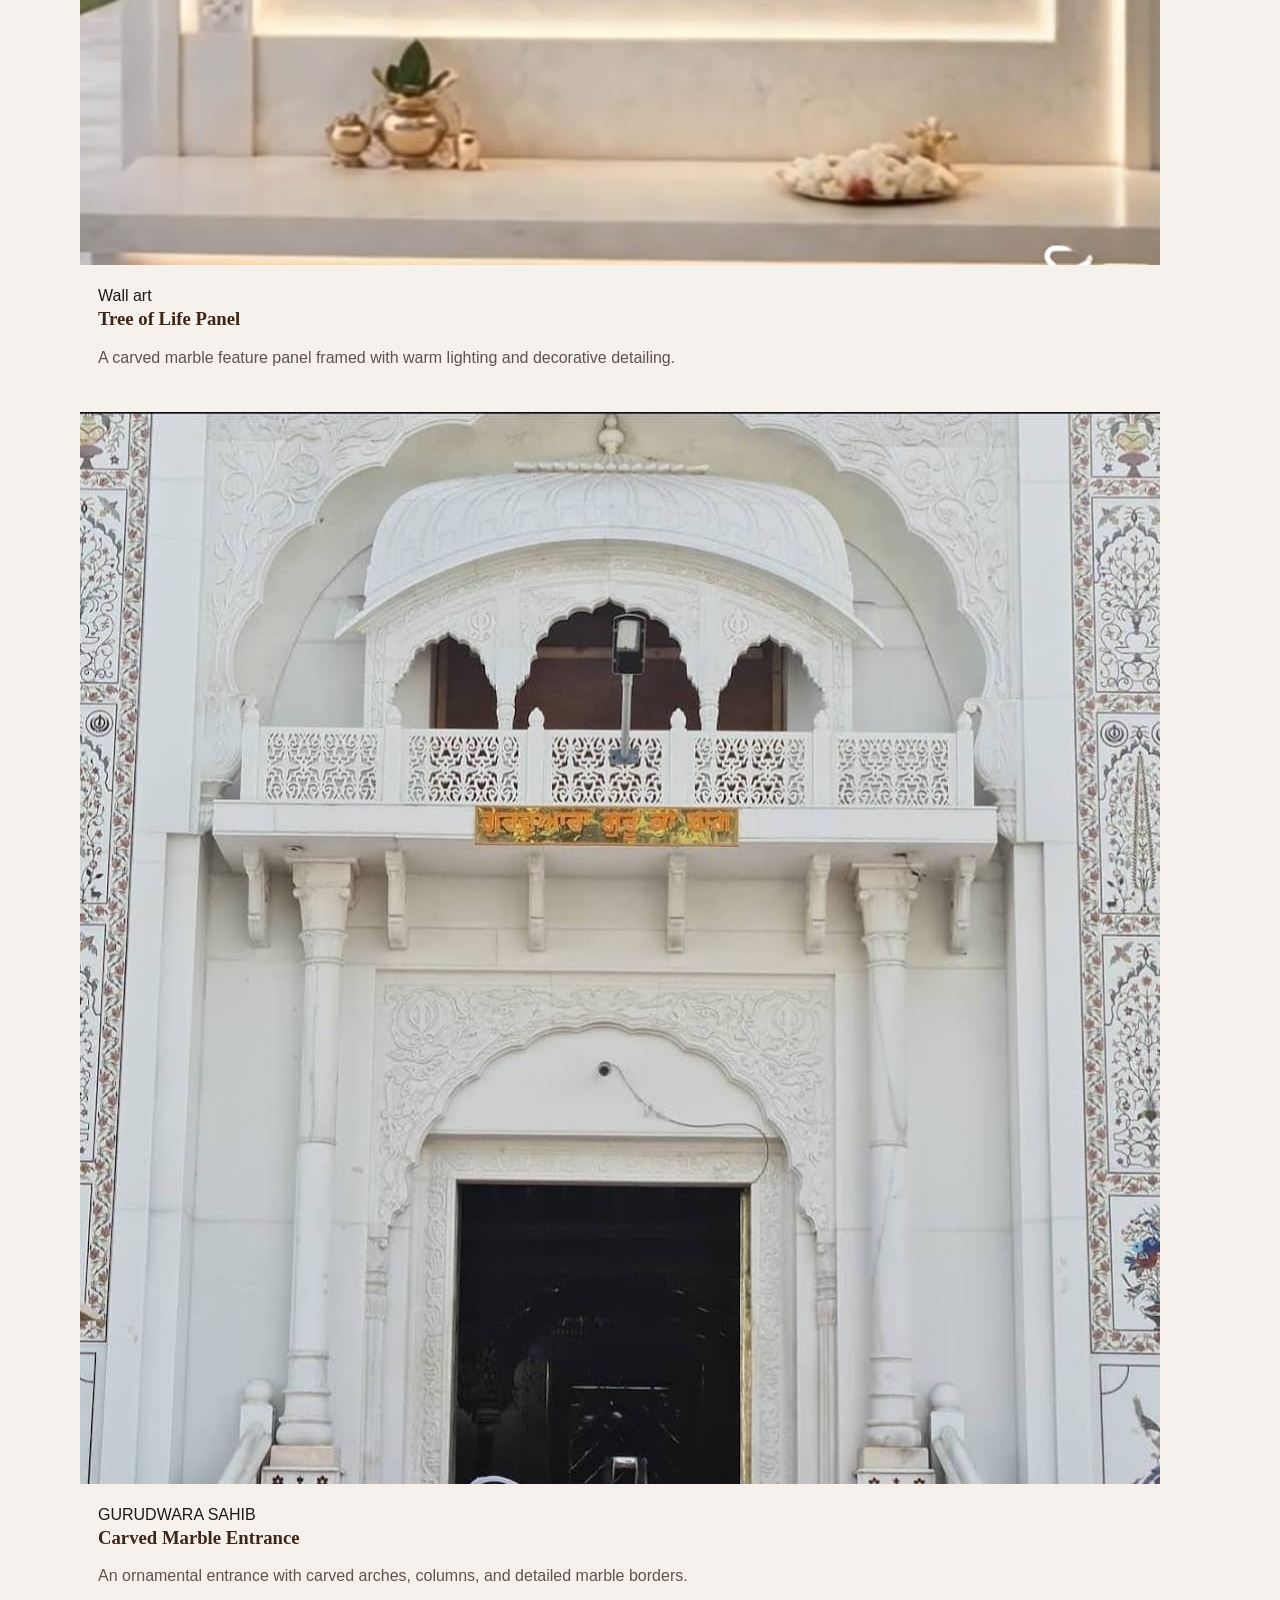
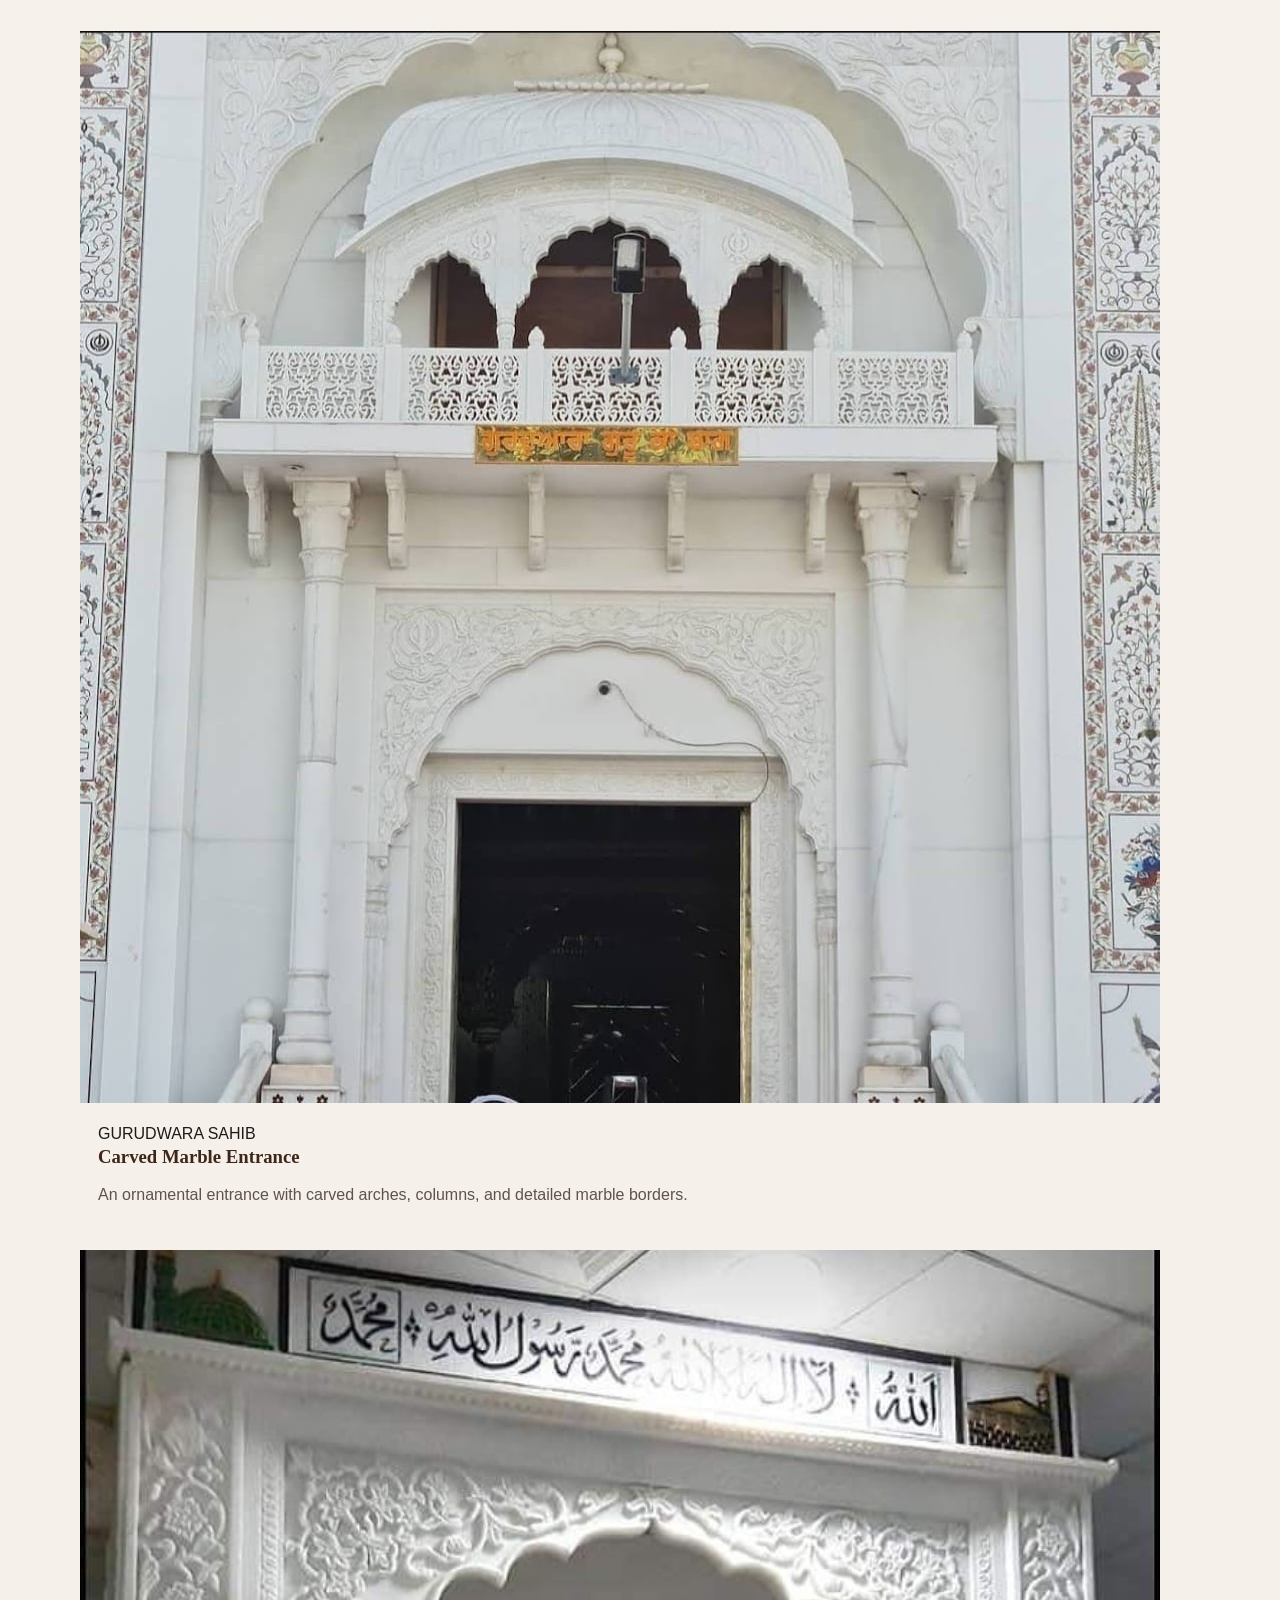
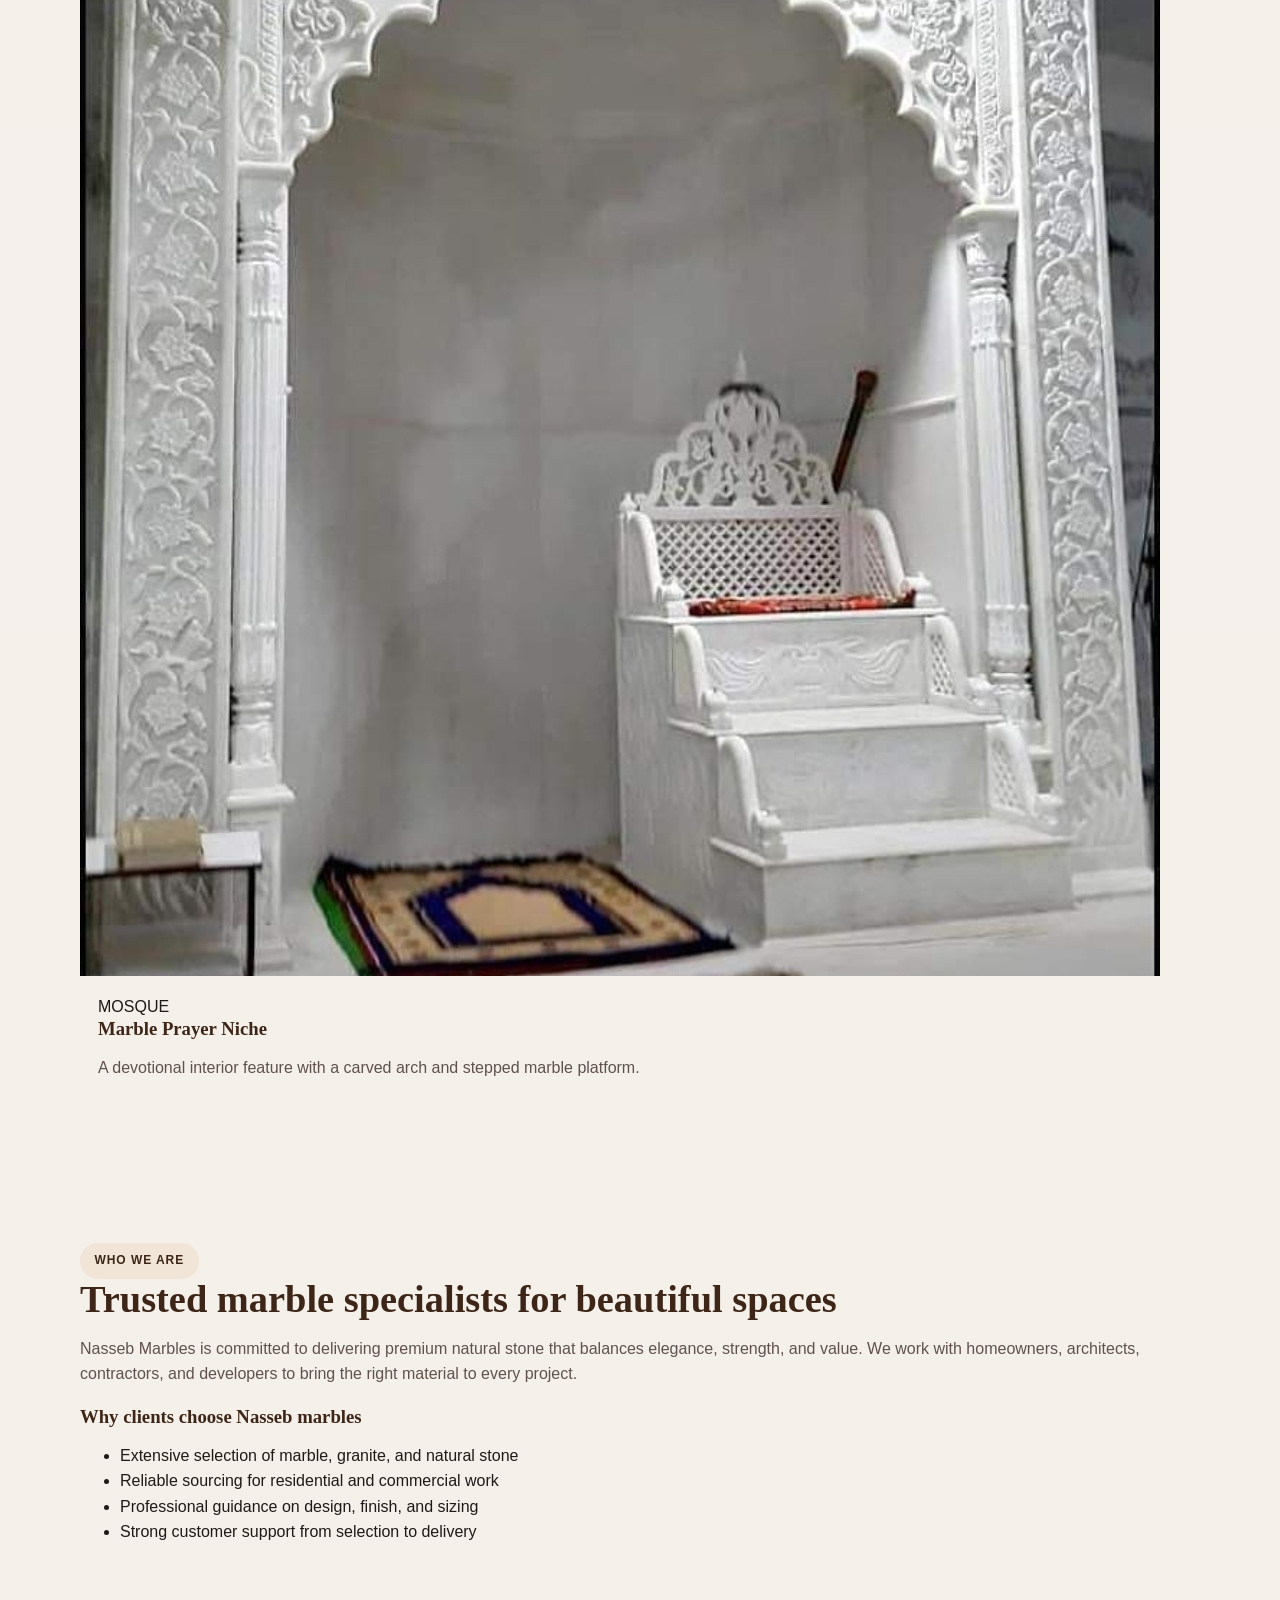
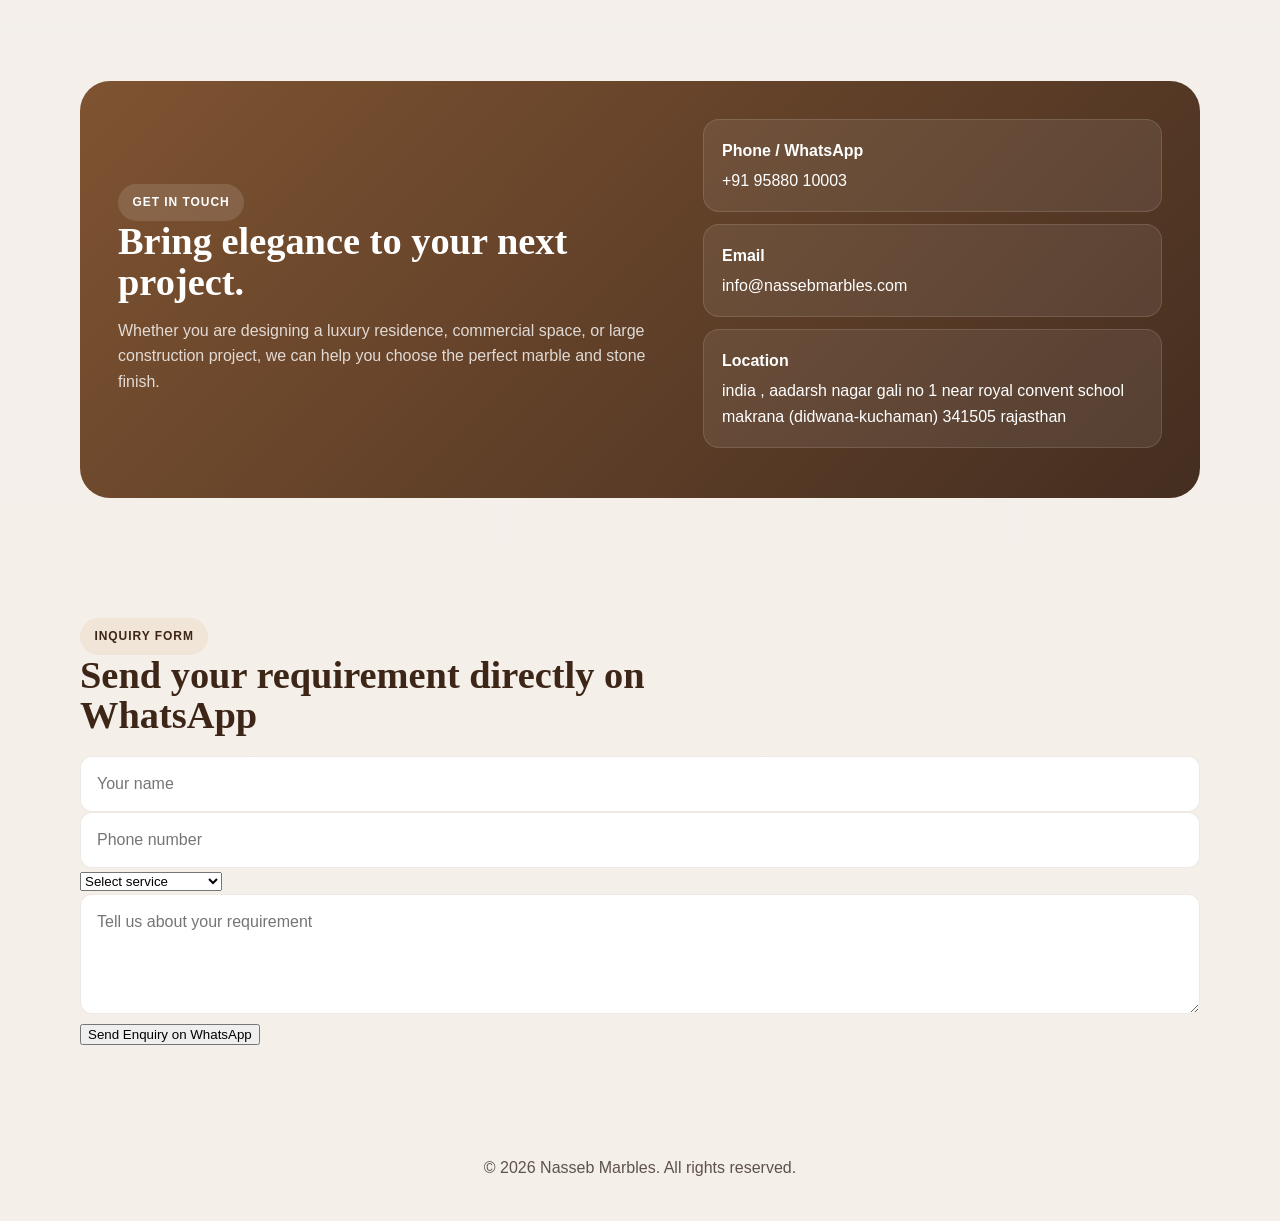
==== commit a63044b7: "Update index.html with new content and features The HTML structure has been updated to include new c" ====
--- a/index.html
+++ b/index.html
@@ -80,7 +80,7 @@
           <div class="card">
             <div class="icon-box">▣</div>
             <h3>Granite & Stone</h3>
-            <p>Durable natural stone crafted for kitchens, exteriors, facades, and high-traffic commercial areas.</p>
+            <p>Durable natural stone crafted for mandir, mosque, gurudwara  kitchens, exteriors, facades, and high-traffic commercial areas.</p>
           </div>
           <div class="card">
             <div class="icon-box">⚑</div>
@@ -134,6 +134,22 @@
               <p>An ornamental entrance with carved arches, columns, and detailed marble borders.</p>
             </div>
           </article>
+         
+          <article class="product">
+            <img src="gurudwara.jpeg" alt="White carved marble architectural entrance with an ornate arch" />
+            <div class="product-body">
+              <span class="product-tag">GURUDWARA SAHIB</span>
+              <h3>Carved Marble Entrance</h3>
+              <p>An ornamental entrance with carved arches, columns, and detailed marble borders.</p>
+            </div>
+          </article>
+          
+
+        <!--''' to add a new product, we can copy
+          the structure of the existing product articles and replace 
+          the image source, alt text, product tag, title, and description with
+           the details of the new product. For example: -->
+
 
           <article class="product">
             <img src="imagemimber.jpeg" alt="White marble prayer niche with a carved arch and stepped platform" />
@@ -156,7 +172,7 @@
         </div>
 
         <div class="panel">
-          <h3>Why clients choose Nasseb</h3>
+          <h3>Why clients choose Nasseb marbles</h3>
           <ul class="about-list">
             <li>Extensive selection of marble, granite, and natural stone</li>
             <li>Reliable sourcing for residential and commercial work</li>
@@ -215,7 +231,7 @@
               <option value="Project Consultation">Project Consultation</option>
             </select>
             <textarea id="message" placeholder="Tell us about your requirement" required></textarea>
-            <button type="submit" class="cta-btn">Send Inquiry on WhatsApp</button>
+            <button type="submit" class="cta-btn">Send Enquiry on WhatsApp</button>
           </form>
         </div>
       </div>
@@ -234,25 +250,28 @@
     const form = document.getElementById('whatsappForm');
     const phoneNumber = '919588010003';
 
-    form.addEventListener('submit', function (event) {
-      event.preventDefault();
-
-      const name = document.getElementById('name').value.trim();
-      const phone = document.getElementById('phone').value.trim();
-      const service = document.getElementById('service').value.trim();
-      const message = document.getElementById('message').value.trim();
-
-      if (!name || !phone || !service || !message) {
-        alert('Please fill in all fields before sending.');
-        return;
-      }
-
-      const text = encodeURIComponent(
-        `Hello Nasseb Marbles,\n\nName: ${name}\nPhone: ${phone}\nService: ${service}\nRequirement: ${message}`
-      );
-
-      window.open(`https://wa.me/${phoneNumber}?text=${text}`, '_blank');
-    });
+    if (form) {
+      form.addEventListener('submit', function (event) {
+        event.preventDefault();
+
+        const name = document.getElementById('name').value.trim();
+        const phone = document.getElementById('phone').value.trim();
+        const service = document.getElementById('service').value.trim();
+        const message = document.getElementById('message').value.trim();
+
+        if (!name || !phone || !service || !message) {
+          alert('Please fill in all fields before sending.');
+          return;
+        }
+
+        const text = encodeURIComponent(
+          `Hello Nasseb Marbles,\n\nName: ${name}\nPhone: ${phone}\nService: ${service}\nRequirement: ${message}`
+        );
+
+        const whatsappUrl = `https://wa.me/${phoneNumber}?text=${text}`;
+        window.open(whatsappUrl, '_blank');
+      });
+    }
   </script>
 </body>
-</html>+</html>
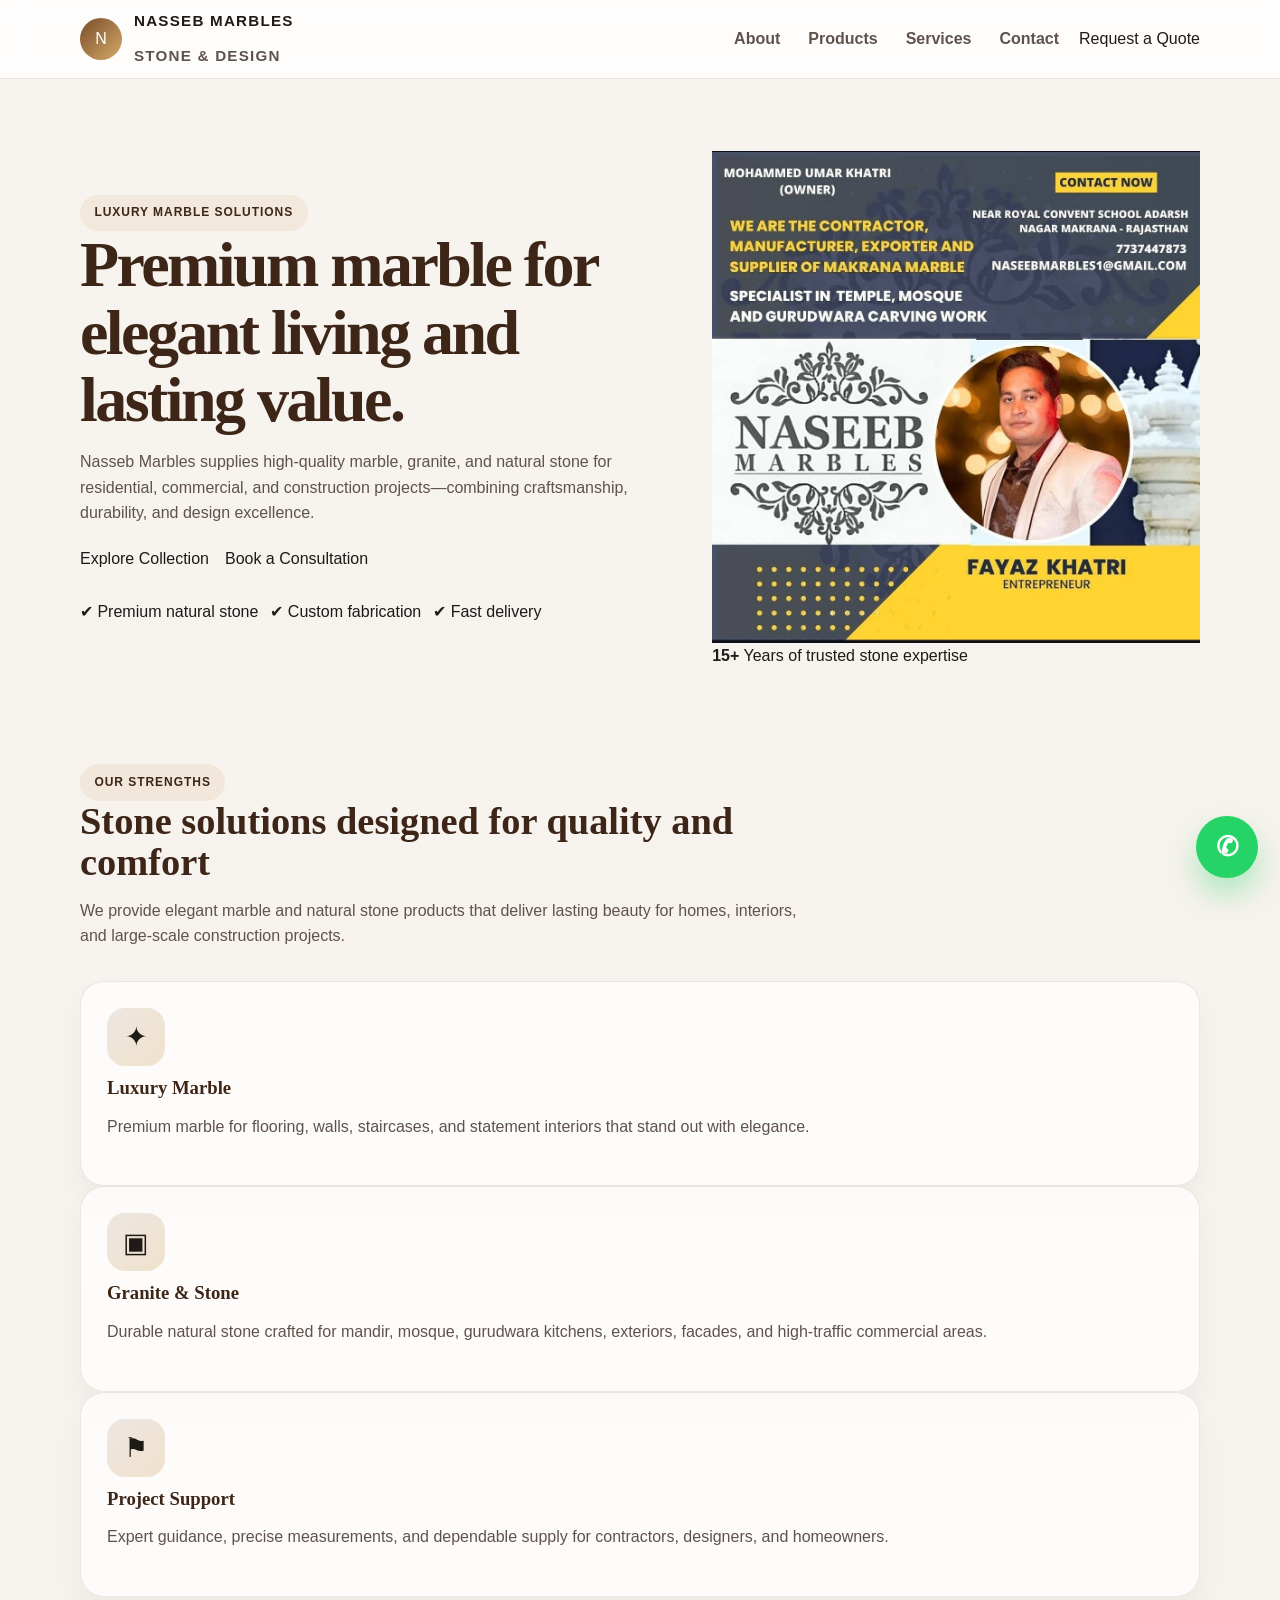
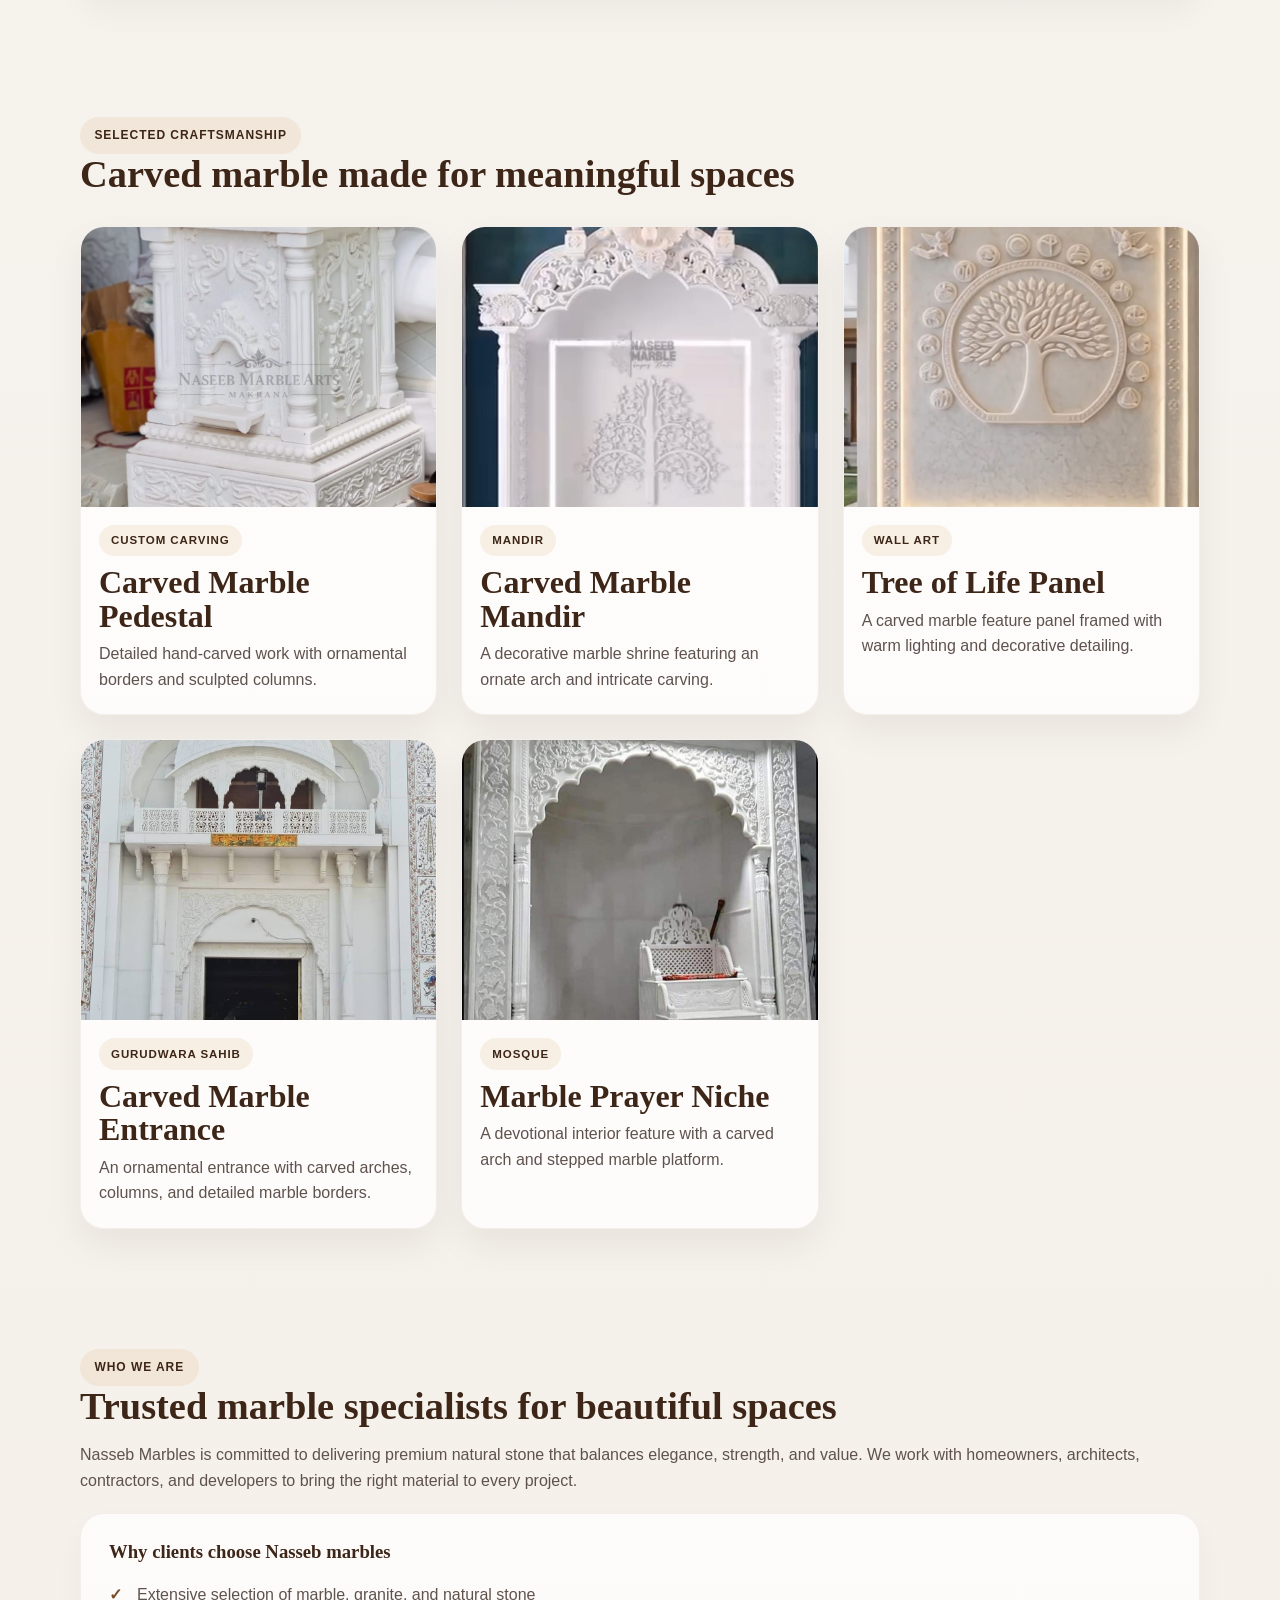
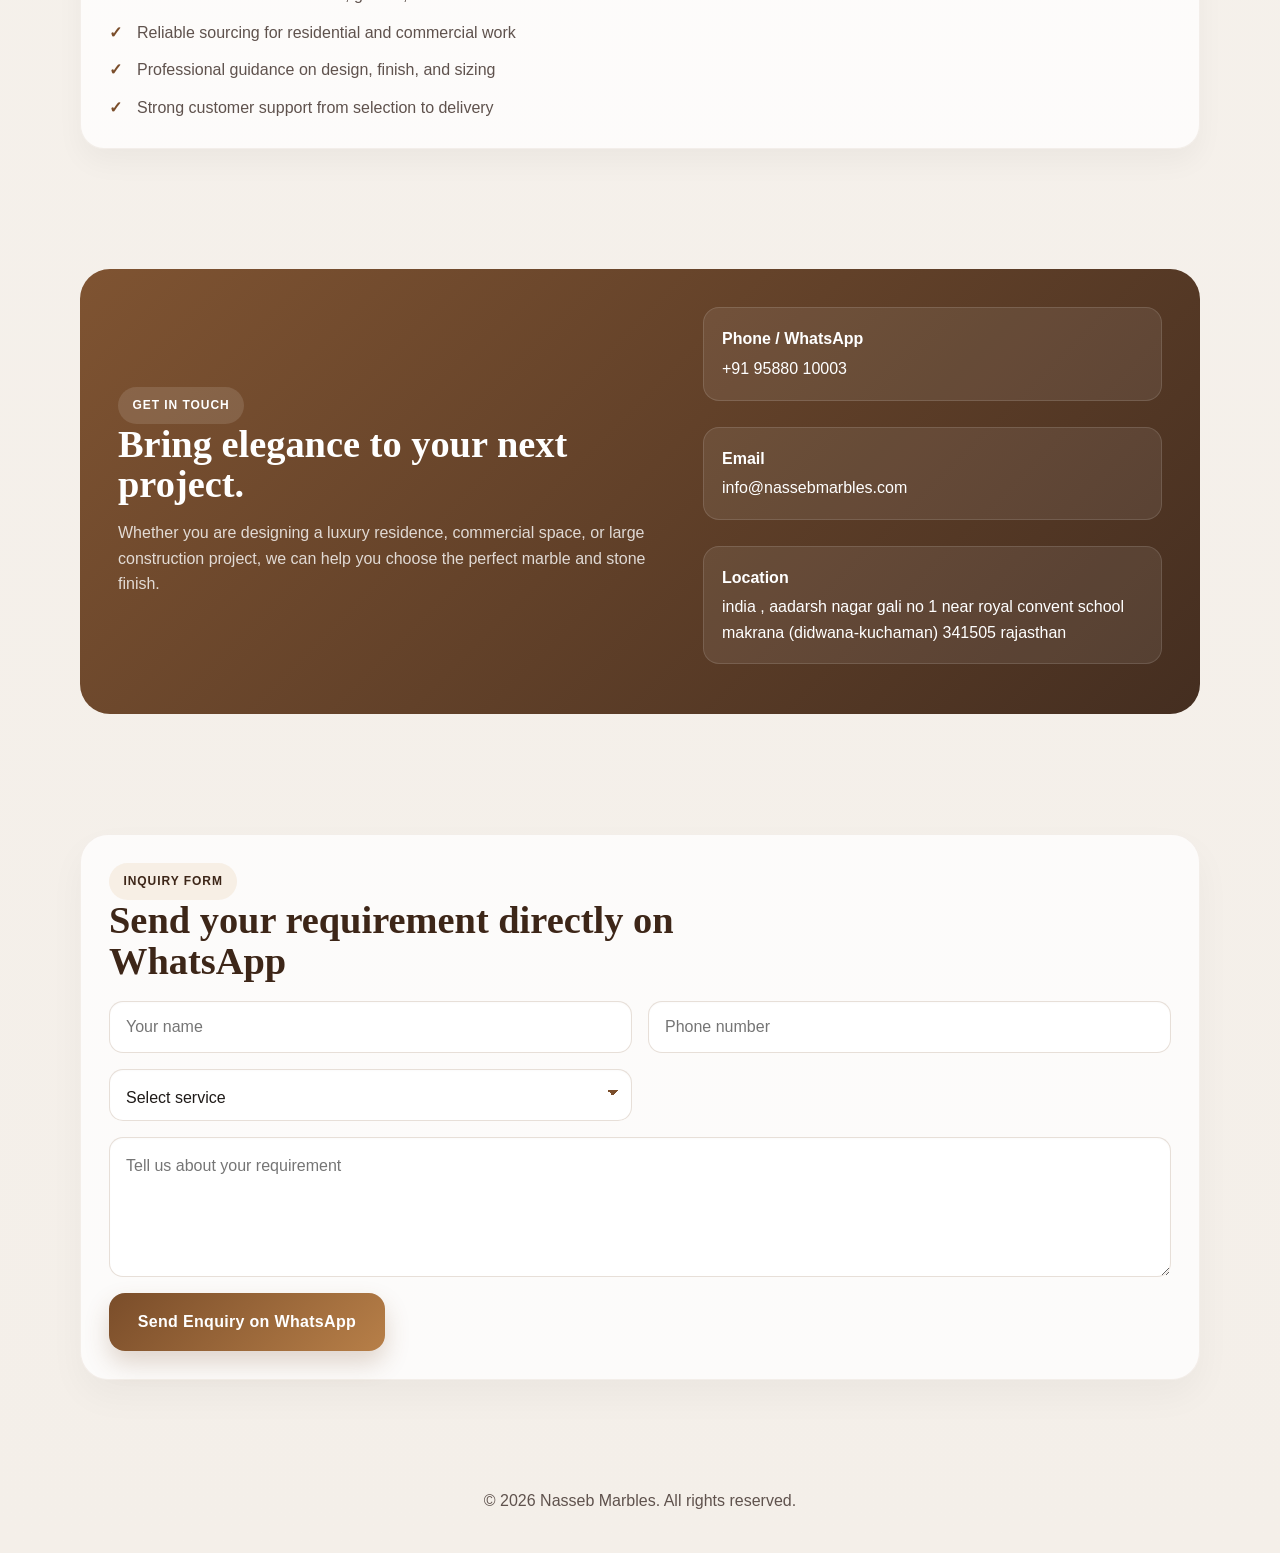
==== commit f81d4184: "Fix HTML encoding issues in index.html" ====
--- a/index.html
+++ b/index.html
@@ -134,15 +134,6 @@
               <p>An ornamental entrance with carved arches, columns, and detailed marble borders.</p>
             </div>
           </article>
-         
-          <article class="product">
-            <img src="gurudwara.jpeg" alt="White carved marble architectural entrance with an ornate arch" />
-            <div class="product-body">
-              <span class="product-tag">GURUDWARA SAHIB</span>
-              <h3>Carved Marble Entrance</h3>
-              <p>An ornamental entrance with carved arches, columns, and detailed marble borders.</p>
-            </div>
-          </article>
           
 
         <!--''' to add a new product, we can copy
--- a/styles.css
+++ b/styles.css
@@ -50,22 +50,61 @@
   border-bottom: 1px solid var(--line);
 }
 
-.navbar {
+.nav {
   display: flex;
   justify-content: space-between;
   align-items: center;
-  min-height: 76px;
-  gap: 16px;
+  min-height: 78px;
+  gap: 20px;
 }
 
 .brand {
   display: flex;
   align-items: center;
   gap: 12px;
+  flex-shrink: 0;
+  min-width: 0;
+}
+
+.brand > div:last-child {
+  display: flex;
+  flex-direction: column;
+  line-height: 1.1;
+}
+
+.brand span {
   font-weight: 800;
   letter-spacing: 0.08em;
   text-transform: uppercase;
   font-size: 0.95rem;
+}
+
+.brand-tag {
+  display: block;
+  font-size: 0.62rem;
+  letter-spacing: 0.14em;
+  color: var(--muted);
+  font-weight: 600;
+}
+
+nav {
+  display: flex;
+  align-items: center;
+  justify-content: center;
+  gap: 28px;
+  margin-left: auto;
+  flex-wrap: nowrap;
+}
+
+nav a {
+  white-space: nowrap;
+  color: var(--muted);
+  font-weight: 600;
+}
+
+.cta-btn {
+  white-space: nowrap;
+  flex-shrink: 0;
 }
 
 .brand-mark {
@@ -190,6 +229,195 @@
   padding: 0.7rem 1rem;
   font-weight: 600;
   color: var(--muted);
+}
+
+.products {
+  display: grid;
+  grid-template-columns: repeat(3, minmax(0, 1fr));
+  gap: 24px;
+}
+
+.product {
+  background: rgba(255,255,255,0.8);
+  border: 1px solid rgba(122, 77, 42, 0.08);
+  border-radius: 24px;
+  overflow: hidden;
+  box-shadow: 0 16px 36px rgba(35, 23, 18, 0.06);
+  transition: transform 0.2s ease, box-shadow 0.2s ease;
+}
+
+.product:hover {
+  transform: translateY(-4px);
+  box-shadow: 0 22px 42px rgba(35, 23, 18, 0.12);
+}
+
+.product img {
+  width: 100%;
+  height: 280px;
+  object-fit: cover;
+  display: block;
+}
+
+.product-body {
+  padding: 20px 20px 24px;
+}
+
+.product-tag {
+  display: inline-block;
+  padding: 0.4rem 0.75rem;
+  border-radius: 999px;
+  background: rgba(217, 176, 125, 0.18);
+  color: var(--primary-dark);
+  letter-spacing: 0.08em;
+  text-transform: uppercase;
+  font-size: 0.72rem;
+  font-weight: 700;
+  margin-bottom: 10px;
+}
+
+.product h3 {
+  font-size: 2rem;
+  margin-bottom: 8px;
+}
+
+.product p {
+  margin: 0;
+}
+
+.panel {
+  background: rgba(255,255,255,0.75);
+  border: 1px solid rgba(122, 77, 42, 0.08);
+  border-radius: 24px;
+  padding: 28px;
+  box-shadow: 0 14px 28px rgba(35, 23, 18, 0.04);
+}
+
+.about-list {
+  list-style: none;
+  padding: 0;
+  margin: 20px 0 0;
+  display: grid;
+  gap: 12px;
+}
+
+.about-list li {
+  position: relative;
+  padding-left: 28px;
+  color: var(--muted);
+}
+
+.about-list li::before {
+  content: "✓";
+  position: absolute;
+  left: 0;
+  color: var(--primary);
+  font-weight: 800;
+}
+
+.contact-wrap {
+  background: linear-gradient(135deg, rgba(122,77,42,0.96), rgba(61,38,24,0.96));
+  border-radius: 30px;
+  padding: 36px;
+  color: white;
+  display: grid;
+  grid-template-columns: 1.15fr 0.85fr;
+  gap: 22px;
+  align-items: center;
+}
+
+.contact-wrap h2,
+.contact-wrap h3,
+.contact-wrap p,
+.contact-wrap strong,
+.contact-wrap a {
+  color: white;
+}
+
+.contact-info {
+  display: grid;
+  gap: 14px;
+}
+
+.contact-item {
+  background: rgba(255,255,255,0.08);
+  border: 1px solid rgba(255,255,255,0.12);
+  border-radius: 16px;
+  padding: 18px 20px;
+}
+
+.contact-item strong {
+  display: block;
+  margin-bottom: 6px;
+}
+
+.inquiry-box {
+  background: rgba(255,255,255,0.75);
+  border: 1px solid rgba(122, 77, 42, 0.08);
+  border-radius: 28px;
+  padding: 28px;
+  box-shadow: 0 16px 36px rgba(35, 23, 18, 0.04);
+}
+
+.inquiry-form {
+  display: grid;
+  grid-template-columns: repeat(2, minmax(0, 1fr));
+  gap: 16px;
+}
+
+.inquiry-form input,
+.inquiry-form select,
+.inquiry-form textarea {
+  width: 100%;
+  height: 52px;
+  border: 1px solid rgba(122, 77, 42, 0.18);
+  border-radius: 14px;
+  padding: 0.95rem 1rem;
+  font: inherit;
+  background: #fff;
+  color: var(--text);
+  box-shadow: inset 0 1px 2px rgba(0, 0, 0, 0.02);
+}
+
+.inquiry-form select {
+  appearance: none;
+  -webkit-appearance: none;
+  -moz-appearance: none;
+  background-image: linear-gradient(45deg, transparent 50%, #7a4d2a 50%), linear-gradient(135deg, #7a4d2a 50%, transparent 50%);
+  background-position: calc(100% - 18px) calc(50% - 2px), calc(100% - 12px) calc(50% - 2px);
+  background-size: 6px 6px, 6px 6px;
+  background-repeat: no-repeat;
+  padding-right: 42px;
+  cursor: pointer;
+}
+
+.inquiry-form textarea {
+  grid-column: 1 / -1;
+  min-height: 140px;
+  resize: vertical;
+  height: auto;
+}
+
+.inquiry-form button {
+  grid-column: 1 / -1;
+  justify-self: start;
+  min-width: 260px;
+  padding: 1rem 1.8rem;
+  height: 58px;
+  border: none;
+  border-radius: 16px;
+  background: linear-gradient(135deg, #7a4d2a, #b77f48);
+  color: #fff;
+  font-size: 1rem;
+  font-weight: 700;
+  letter-spacing: 0.02em;
+  cursor: pointer;
+  box-shadow: 0 12px 24px rgba(122, 77, 42, 0.22);
+  transition: transform 0.2s ease, box-shadow 0.2s ease;
+}
+
+.inquiry-form button:hover {
+  transform: translateY(-2px);
+  box-shadow: 0 16px 30px rgba(122, 77, 42, 0.28);
 }
 
 .image-stack {
@@ -420,19 +648,51 @@
 }
 
 @media (max-width: 900px) {
-  .nav-links {
-    display: none;
-  }
-
-  .card-grid,
-  .product-grid,
-  .service-grid,
-  .stats-grid,
-  .about-grid,
-  .contact-grid,
+  .nav {
+    flex-wrap: wrap;
+    gap: 12px;
+    justify-content: center;
+    padding: 14px 0;
+  }
+
+  nav {
+    width: 100%;
+    justify-content: center;
+    flex-wrap: wrap;
+    gap: 12px 18px;
+  }
+
+  .hero-grid,
+  .cards,
+  .products,
   .contact-wrap,
-  .hero-grid {
+  .inquiry-form {
     grid-template-columns: 1fr;
+  }
+
+  .hero {
+    padding-top: 48px;
+  }
+
+  .hero-visual {
+    min-height: 420px;
+  }
+
+  .photo-card.main {
+    width: 100%;
+    height: 420px;
+    right: 0;
+  }
+
+  .stats {
+    right: 12px;
+    top: 12px;
+  }
+
+  .inquiry-form button {
+    justify-self: stretch;
+    width: 100%;
+    min-width: 0;
   }
 
   .image-stack {
